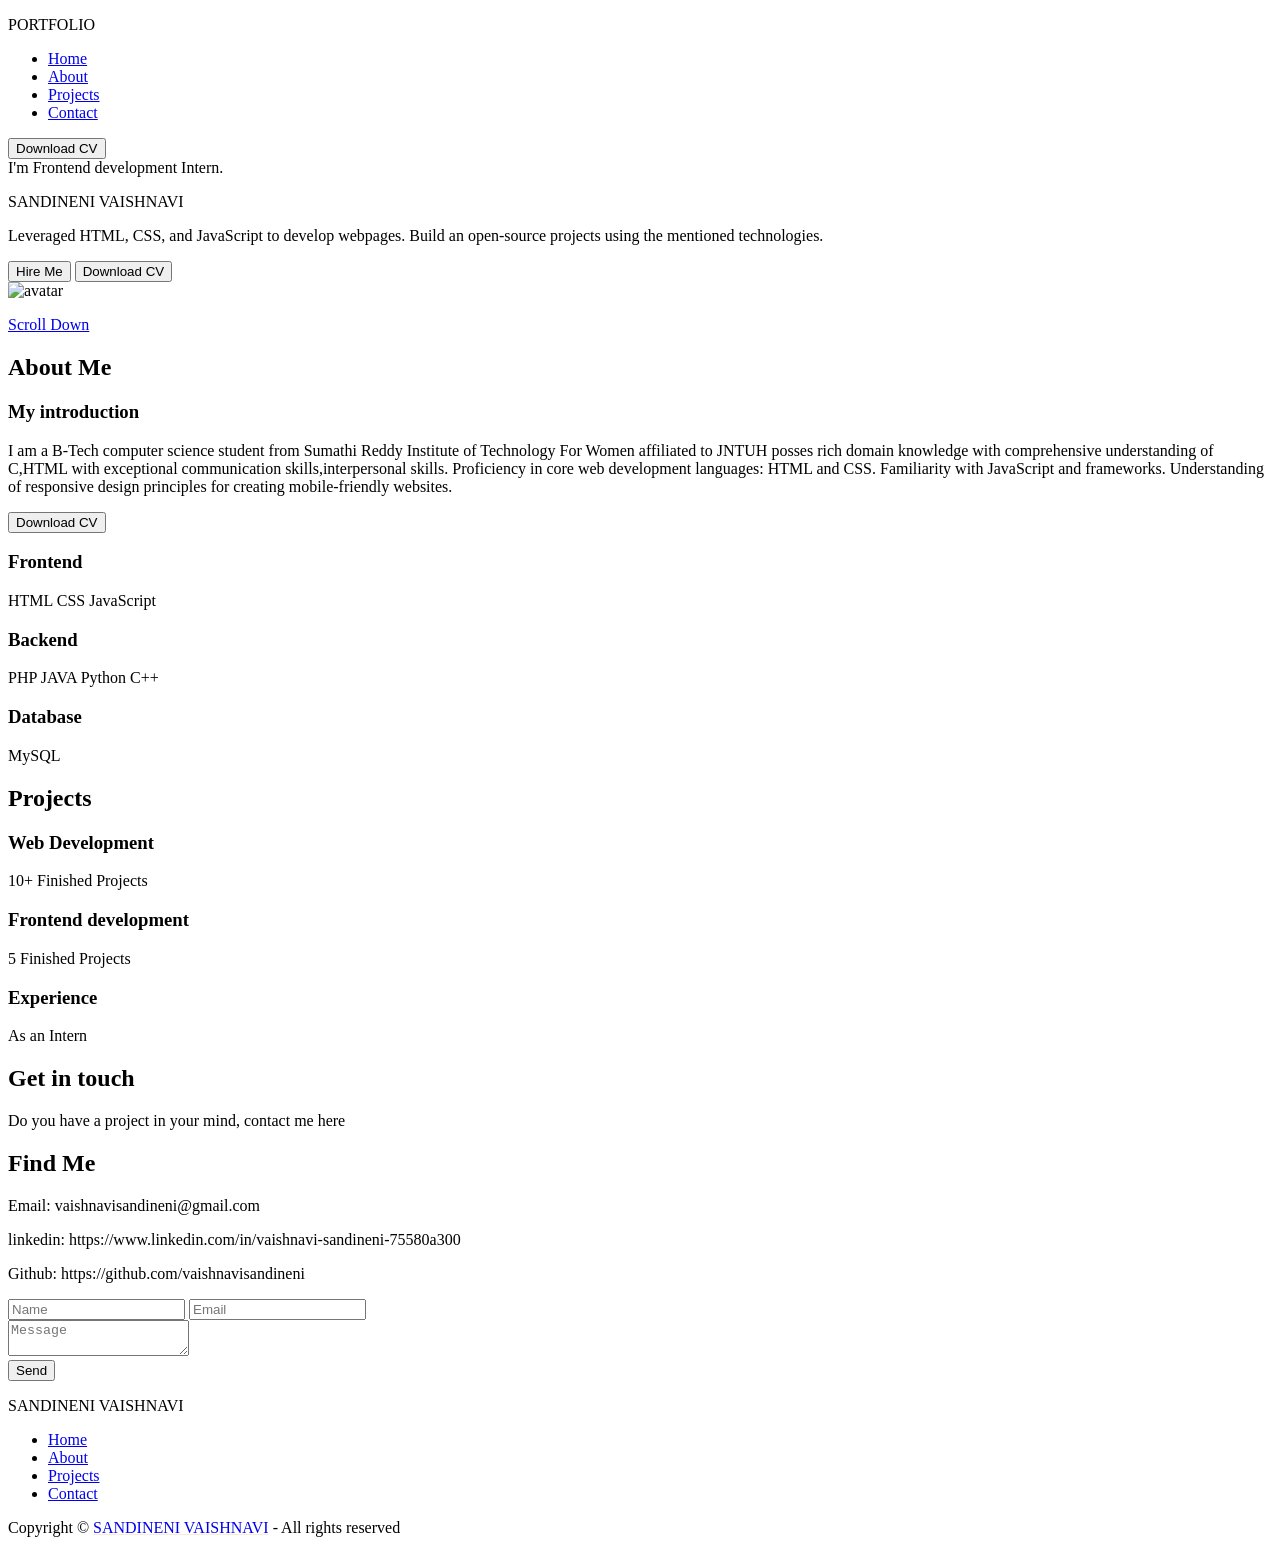
==== portfoliohtml.html @ 9e4e8beb "portfoliohtml.html" ====
<!DOCTYPE html>
<html lang="en">
<head>
    <meta charset="UTF-8">
    <meta name="viewport" content="width=device-width, initial-scale=1.0">

  
    <link rel="stylesheet" href="https://unicons.iconscout.com/release/v4.0.8/css/line.css">

    
    <link rel="stylesheet" href="portfoliocss.css">

     
    <link rel="shortcut icon" href="https://cdni.iconscout.com/illustration/premium/thumb/woman-programmer-working-on-a-new-project-6765192-5607777.png"><!--type="image/x-icon"> -->

    <title>Portfolio</title>
</head>
<body>
   <div class="container">
    
      <nav id="header">
        <div class="nav-logo">
            <p class="nav-name">PORTFOLIO</p>
        </div>
        <div class="nav-menu" id="myNavMenu">
            <ul class="nav_menu_list">
                <li class="nav_list">
                    <a href="#home" class="nav-link">Home</a>
                    <div class="circle"></div>
                </li>
                <li class="nav_list">
                    <a href="#about" class="nav-link">About</a>
                    <div class="circle"></div>
                </li>
                <li class="nav_list">
                    <a href="#projects" class="nav-link">Projects</a>
                    <div class="circle"></div>
                </li>
                <li class="nav_list">
                    <a href="#contact" class="nav-link">Contact</a>
                    <div class="circle"></div>
                </li>
            </ul>
        </div>
        <div class="nav-button">
            <button class="btn">Download CV <i class="uil uil-file-alt"></i></button>
        </div>
        <div class="nav-menu-btn">
            <i class="uil uil-bars" onclick="myMenuFunction()"></i>
        </div>
      </nav>


    <!--MAIN -->
    <main class="wrapper">
       <!-- FEATURED BOX  -->
       <section class="featured-box" id="home">
          <div class="featured-text">
            <div class="featured-text-card">
                <span>I'm Frontend development Intern.</span>
            </div>
            <div class="featured-name">
                <p>SANDINENI VAISHNAVI</p>
            </div>
            <div class="featured-text-info">
                <p>Leveraged HTML, CSS, and JavaScript to develop webpages.
                    Build an open-source projects using the mentioned
                    technologies.
                </p>
            </div>
            <div class="featured-text-btn">
                <button class="btn blue-btn">Hire Me</button>
                <button class="btn">Download CV <i class="uil uil-file-alt"></i></button>
                  
            </div>
            <div class="social_icons">
                <div class="icon"><i class="uil uil-instagram"></i></div>
                <div class="icon"><i class="uil uil-linkedin-alt"></i></div>
                <div class="icon"><i class="uil uil-dribbble"></i></div>
                <div class="icon"><i class="uil uil-github-alt"></i></div>
            </div>
          </div>
          <div class="featured-image">
            <div class="image">
                <img src="https://cdni.iconscout.com/illustration/premium/thumb/woman-programmer-working-on-a-new-project-6765192-5607777.png" alt="avatar">
            </div>
          </div>
          <div class="scroll-icon-box">
            <a href="#about" class="scroll-btn">
                <i class="uil uil-mouse-alt"></i>
                <p>Scroll Down</p>
            </a>
          </div>

       </section>
       <!--  ABOUT BOX  -->
       <section class="section" id="about">
          <div class="top-header">
            <h1>About Me</h1>
          </div>
          <div class="row">
            <div class="col">
                <div class="about-info">
                    <h3>My introduction</h3>
                    <p>I am a B-Tech computer science student from Sumathi Reddy Institute of Technology For Women affiliated 
                        to JNTUH posses rich domain knowledge with comprehensive understanding of C,HTML with exceptional communication skills,interpersonal skills.
                        Proficiency in core web development languages: HTML
                        and CSS.
                        Familiarity with JavaScript and frameworks.
                        Understanding of responsive design principles for creating mobile-friendly websites.
                    </p>
                    <div class="about-btn">
                        <button class="btn">Download CV <i class="uil uil-import"></i></button>
                    </div>
                </div>
            </div>
            <div class="col">
                <div class="skills-box">
                    <div class="skills-header">
                        <h3>Frontend</h3>
                    </div>
                    <div class="skills-list">
                        <span>HTML</span>
                        <span>CSS</span>
                        <span>JavaScript</span>
                    </div>
                </div>
                <div class="skills-box">
                    <div class="skills-header">
                        <h3>Backend</h3>
                    </div>
                    <div class="skills-list">
                        <span>PHP</span>
                        <span>JAVA</span>
                        <span>Python</span>
                        <span>C++</span>
                    </div>
                </div>
                <div class="skills-box">
                    <div class="skills-header">
                        <h3>Database</h3>
                    </div>
                    <div class="skills-list">
                        <span>MySQL</span>
                    </div>
                </div>
            </div>
          </div>
       </section>

       <!-- PROJECT BOX  -->

       <section class="section" id="projects">
          <div class="top-header">
              <h1>Projects</h1>
          </div>
          <div class="project-container">
            <div class="project-box">
                <i class="uil uil-briefcase-alt"></i>
                <h3>Web Development</h3>
                <label> 10+ Finished Projects</label>
            </div>
            <div class="project-box">
                <i class="uil uil-users-alt"></i>
                <h3>Frontend development</h3>
                <label>5 Finished Projects</label>
            </div>
            <div class="project-box">
                <i class="uil uil-award"></i>
                <h3>Experience</h3>
                <label>As an Intern</label>
            </div>
          </div>
       </section>

       <!--  CONTACT BOX - -->

       <section class="section" id="contact">
          <div class="top-header">
            <h1>Get in touch</h1>
            <span>Do you have a project in your mind, contact me here</span>
          </div>
          <div class="row">
             <div class="col">
                <div class="contact-info">
                    <h2>Find Me <i class="uil uil-corner-right-down"></i></h2>
                    <p><i class="uil uil-envelope"></i> Email: vaishnavisandineni@gmail.com</p>
                    <p><i class="uil uil-linkedin-alt"></i> linkedin: https://www.linkedin.com/in/vaishnavi-sandineni-75580a300</p>
                    <p><i class="uil uil-github-alt"></i> Github: https://github.com/vaishnavisandineni</p>
                </div>
             </div>
             <div class="col">
                <div class="form-control">
                    <div class="form-inputs">
                        <input type="text" class="input-field" placeholder="Name">
                        <input type="text" class="input-field" placeholder="Email">
                    </div>
                    <div class="text-area">
                        <textarea placeholder="Message"></textarea>
                    </div>
                    <div class="form-button">
                        <button class="btn">Send <i class="uil uil-message"></i></button>
                    </div>
                </div>
             </div>
          </div>
       </section>

    </main>


    <!-- --------------- FOOTER --------------- -->
    <footer>
        <div class="top-footer">
            <p>SANDINENI VAISHNAVI</p>
        </div>
        <div class="middle-footer">
            <ul class="footer-menu">
                <li class="footer_menu_list">
                    <a href="#home">Home</a>
                </li>
                <li class="footer_menu_list">
                    <a href="#about">About</a>
                </li>
                <li class="footer_menu_list">
                    <a href="#projects">Projects</a>
                </li>
                <li class="footer_menu_list">
                    <a href="#contact">Contact</a>
                </li>
            </ul>
        </div>
        <div class="footer-social-icons">
            <div class="icon"><i class="uil uil-instagram"></i></div>
            <div class="icon"><i class="uil uil-linkedin-alt"></i></div>
            <div class="icon"><i class="uil uil-dribbble"></i></div>
            <div class="icon"><i class="uil uil-github-alt"></i></div>
        </div>
        <div class="bottom-footer">
            <p>Copyright &copy; <a href="#home" style="text-decoration-color: antiquewhite;">SANDINENI VAISHNAVI</a> - All rights reserved</p>
        </div>
    </footer>

    </div>




    <!-- ----- TYPING JS Link -----  -->
    <script src="https://unpkg.com/typed.js@2.0.16/dist/typed.umd.js"></script>  

       <!-- ----- SCROLL REVEAL JS Link----- -->
    <script src="https://unpkg.com/scrollreveal"></script> 

    <!-- ----- MAIN JS ----- -->
    <script src="portfoliojs.js"></script>
</body>
</html>
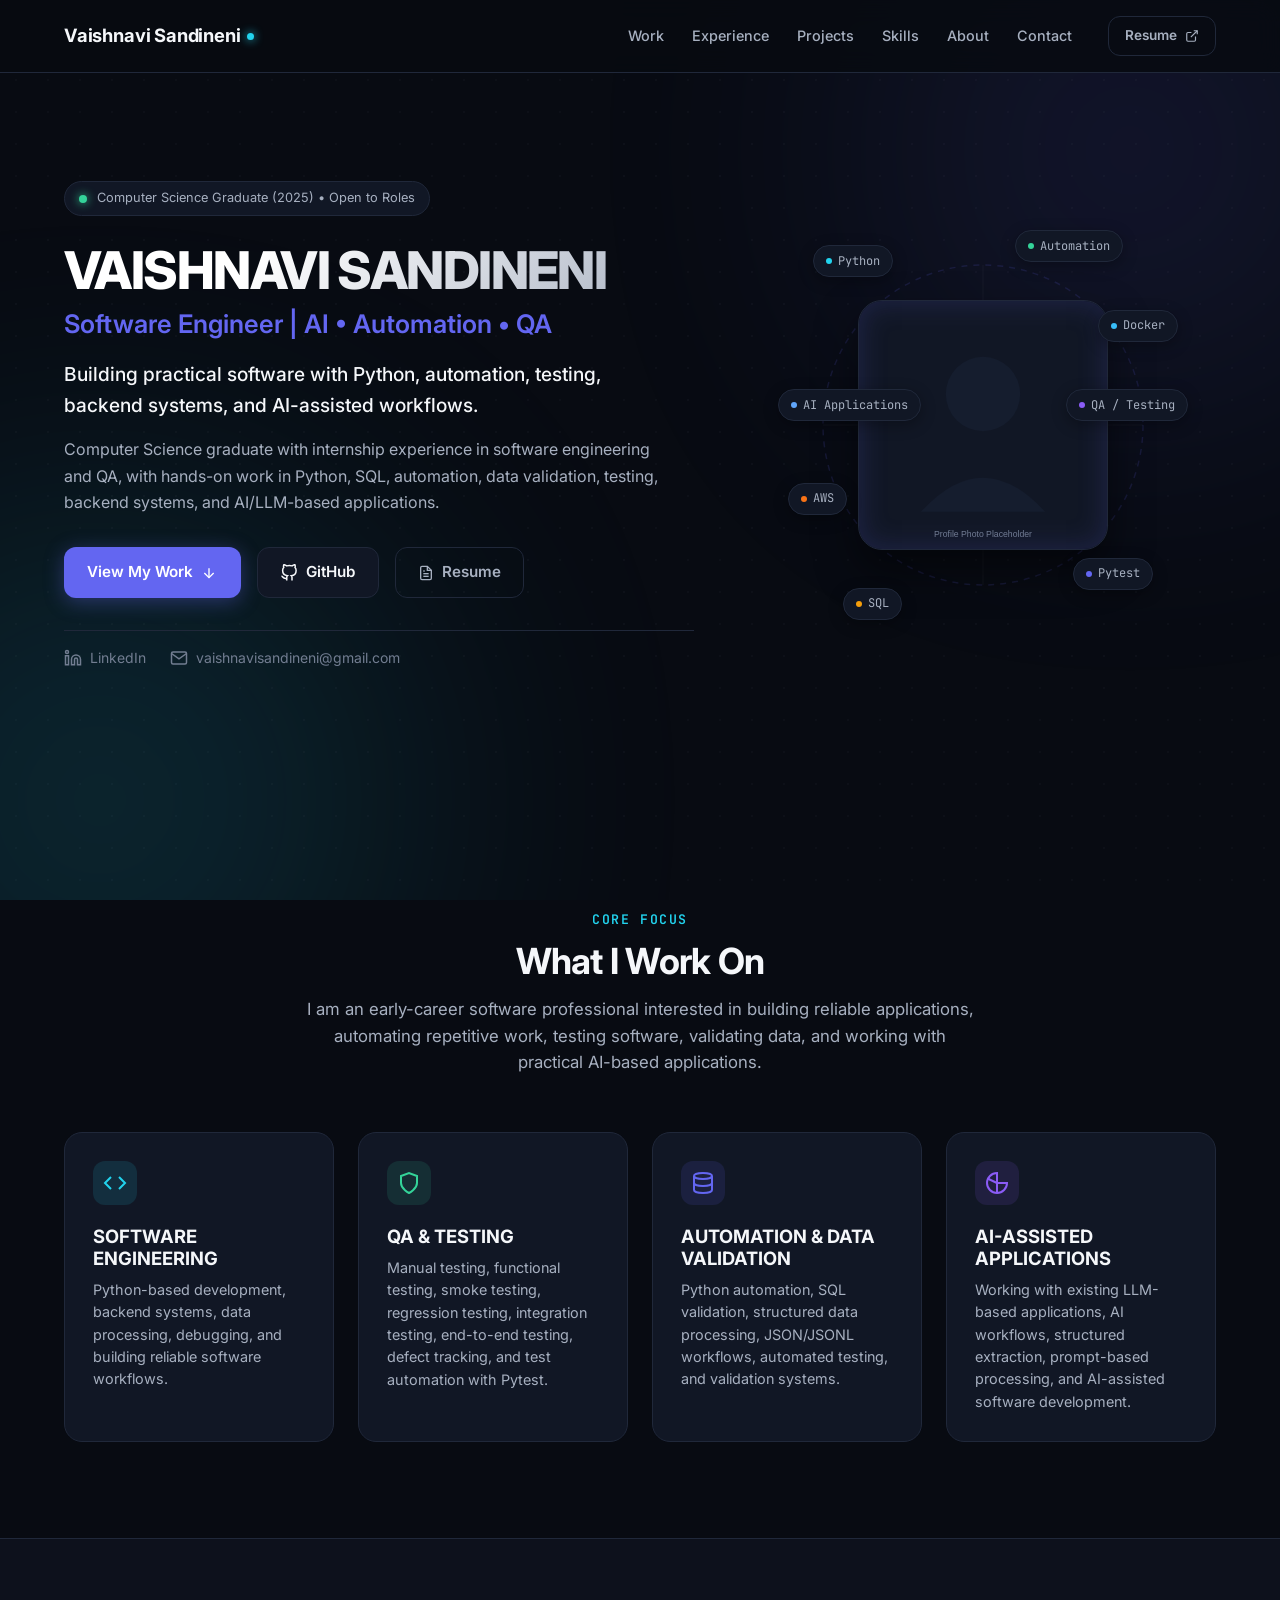
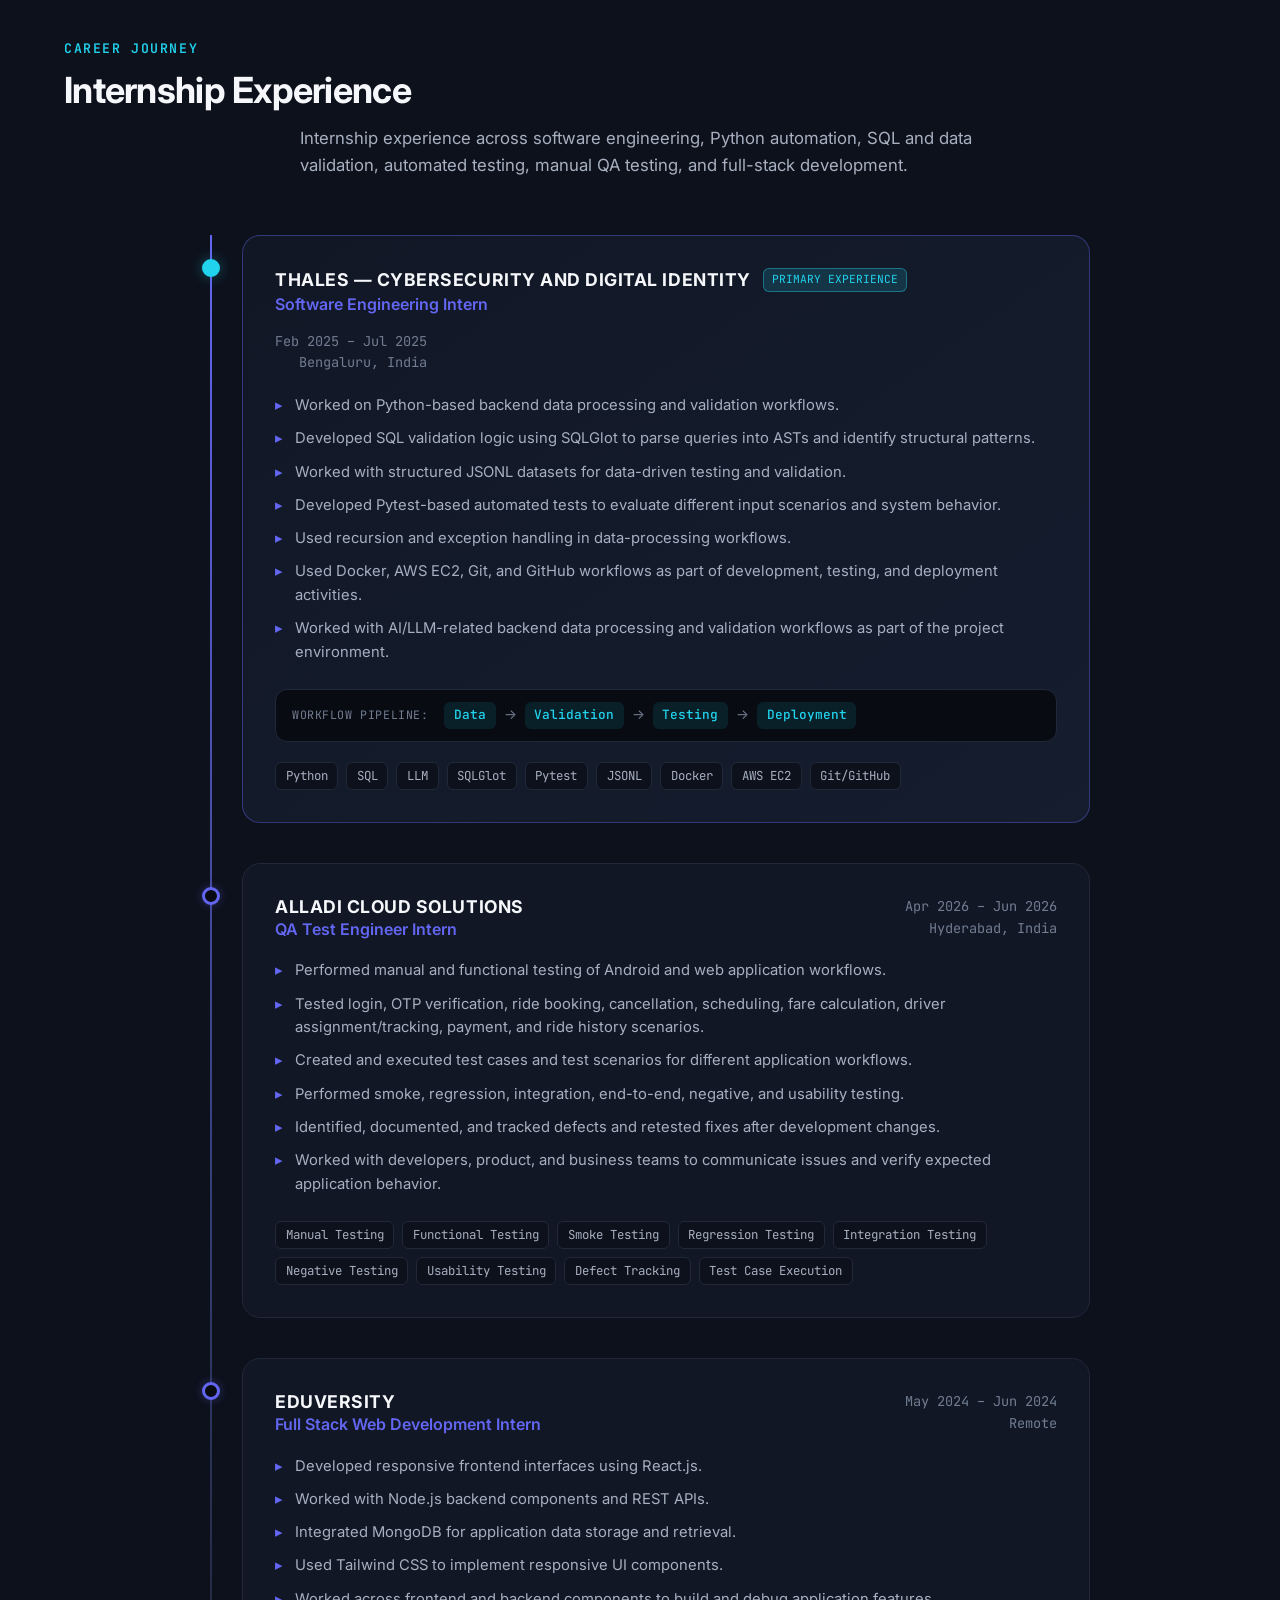
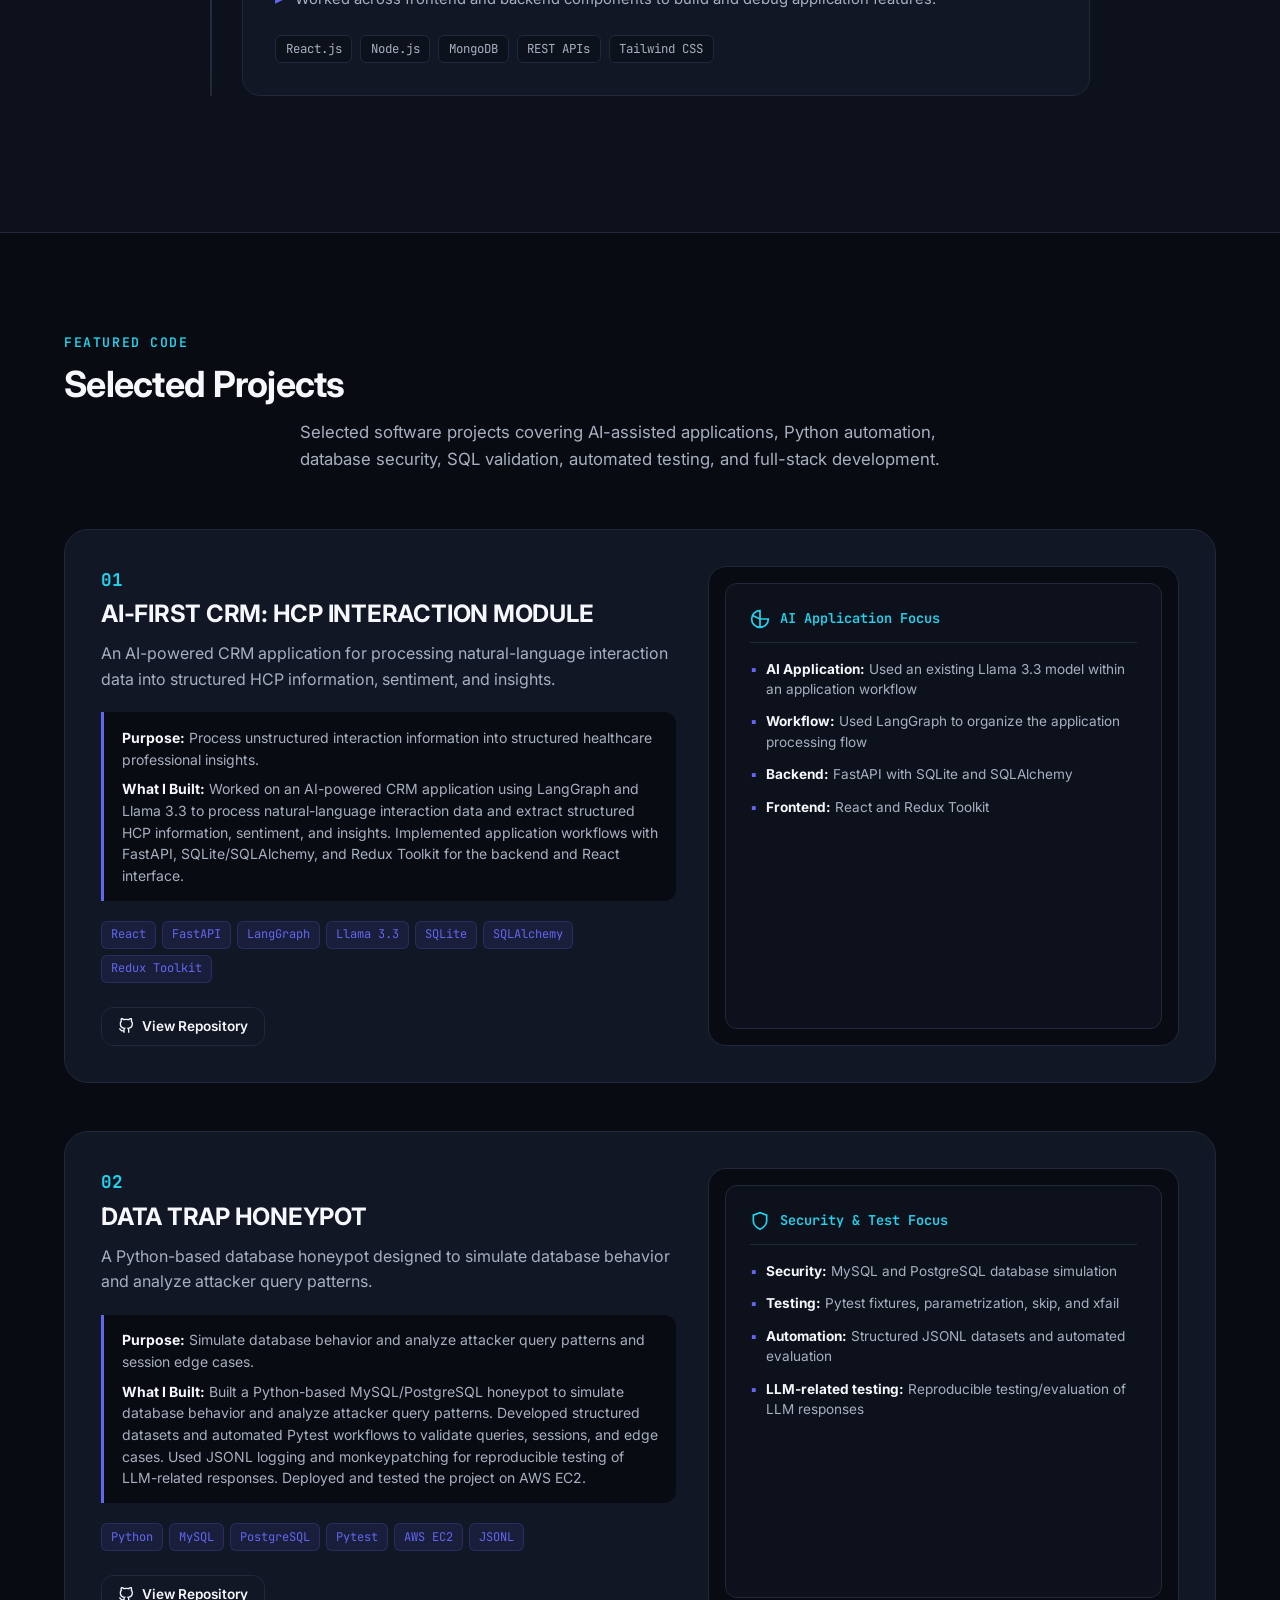
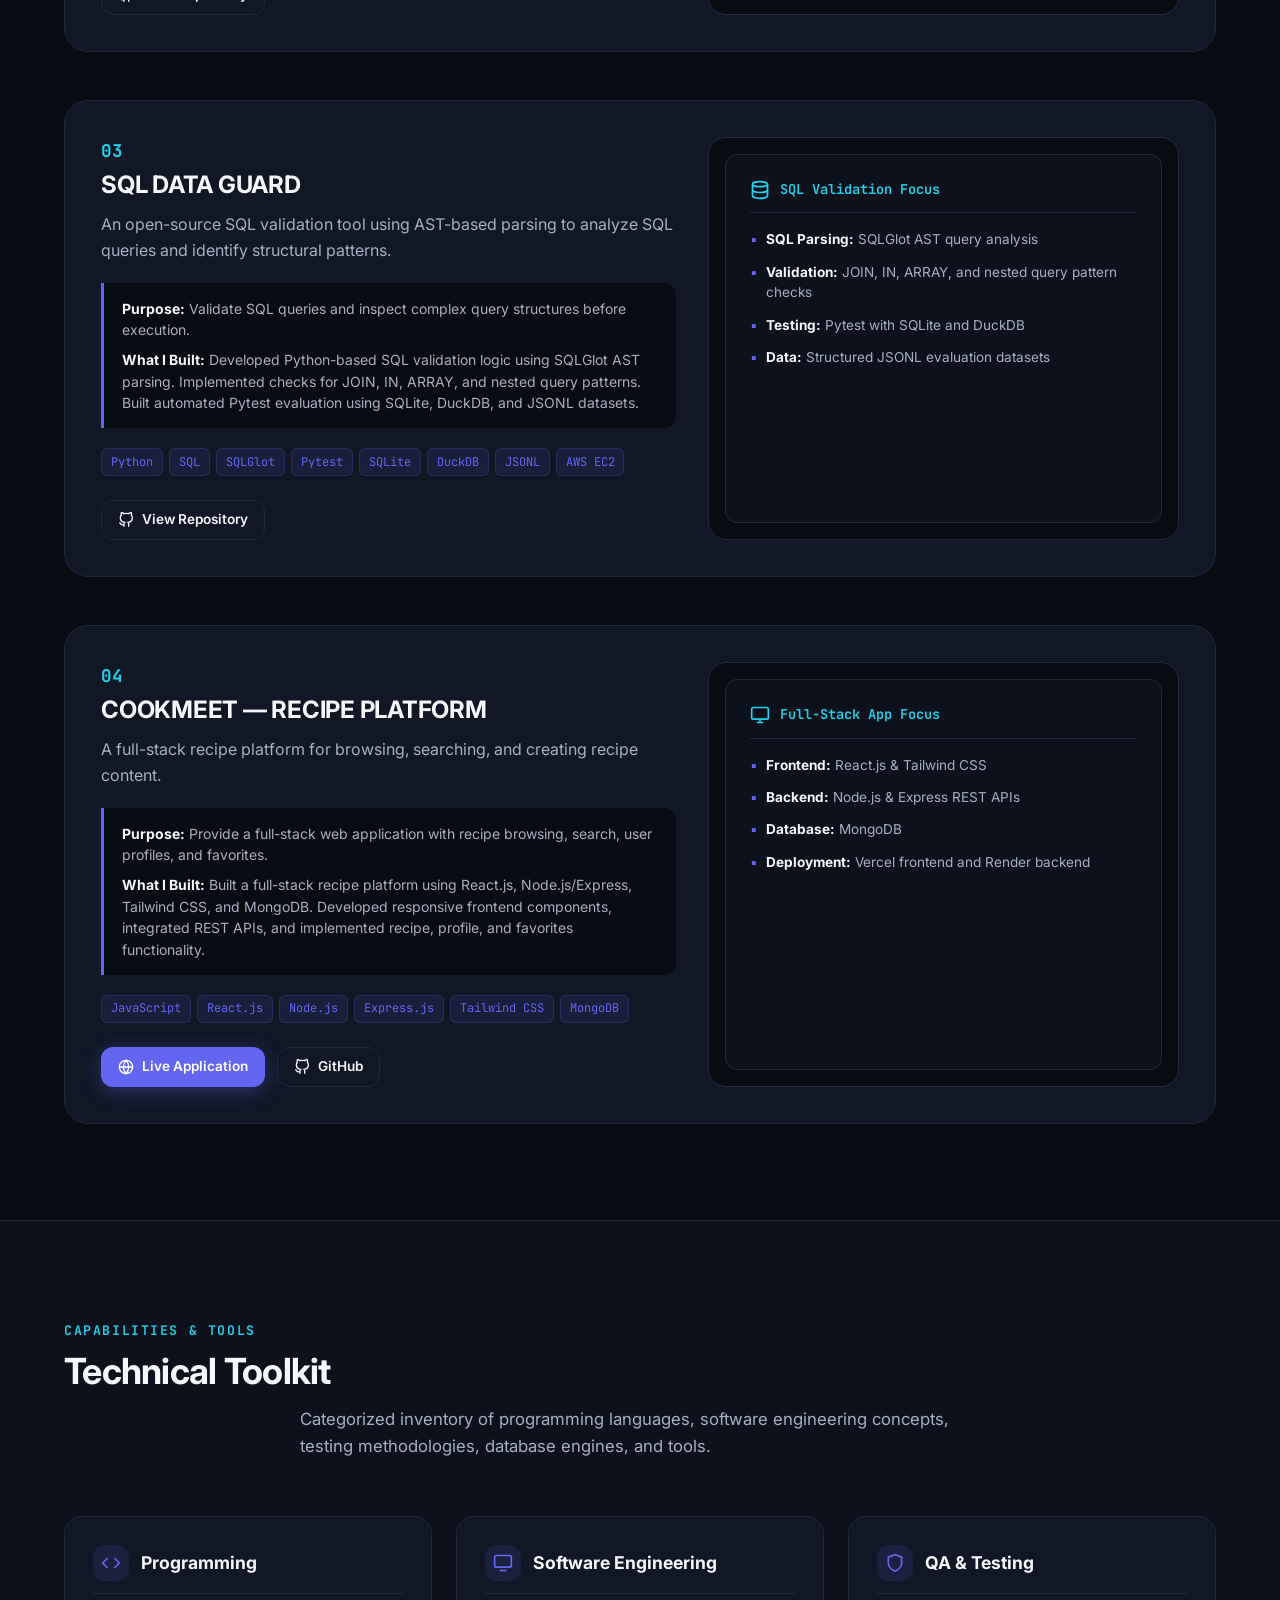
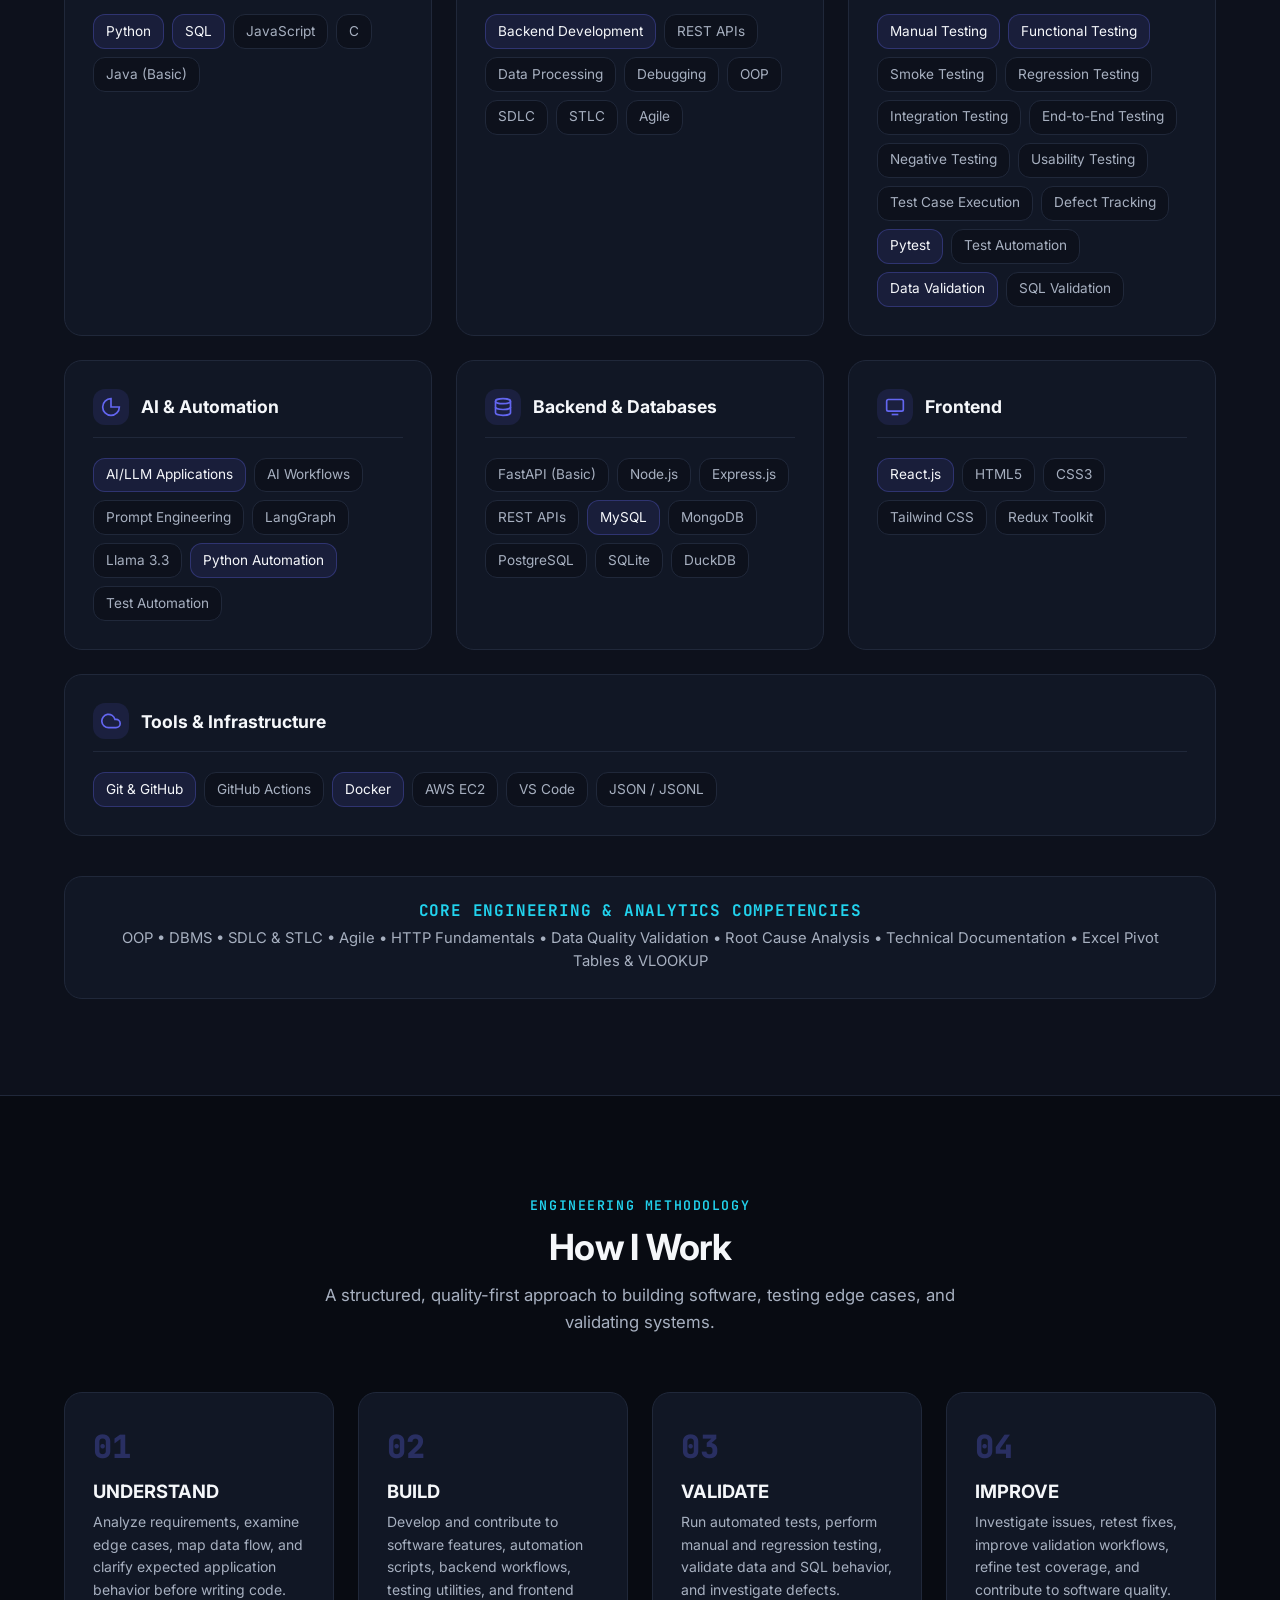
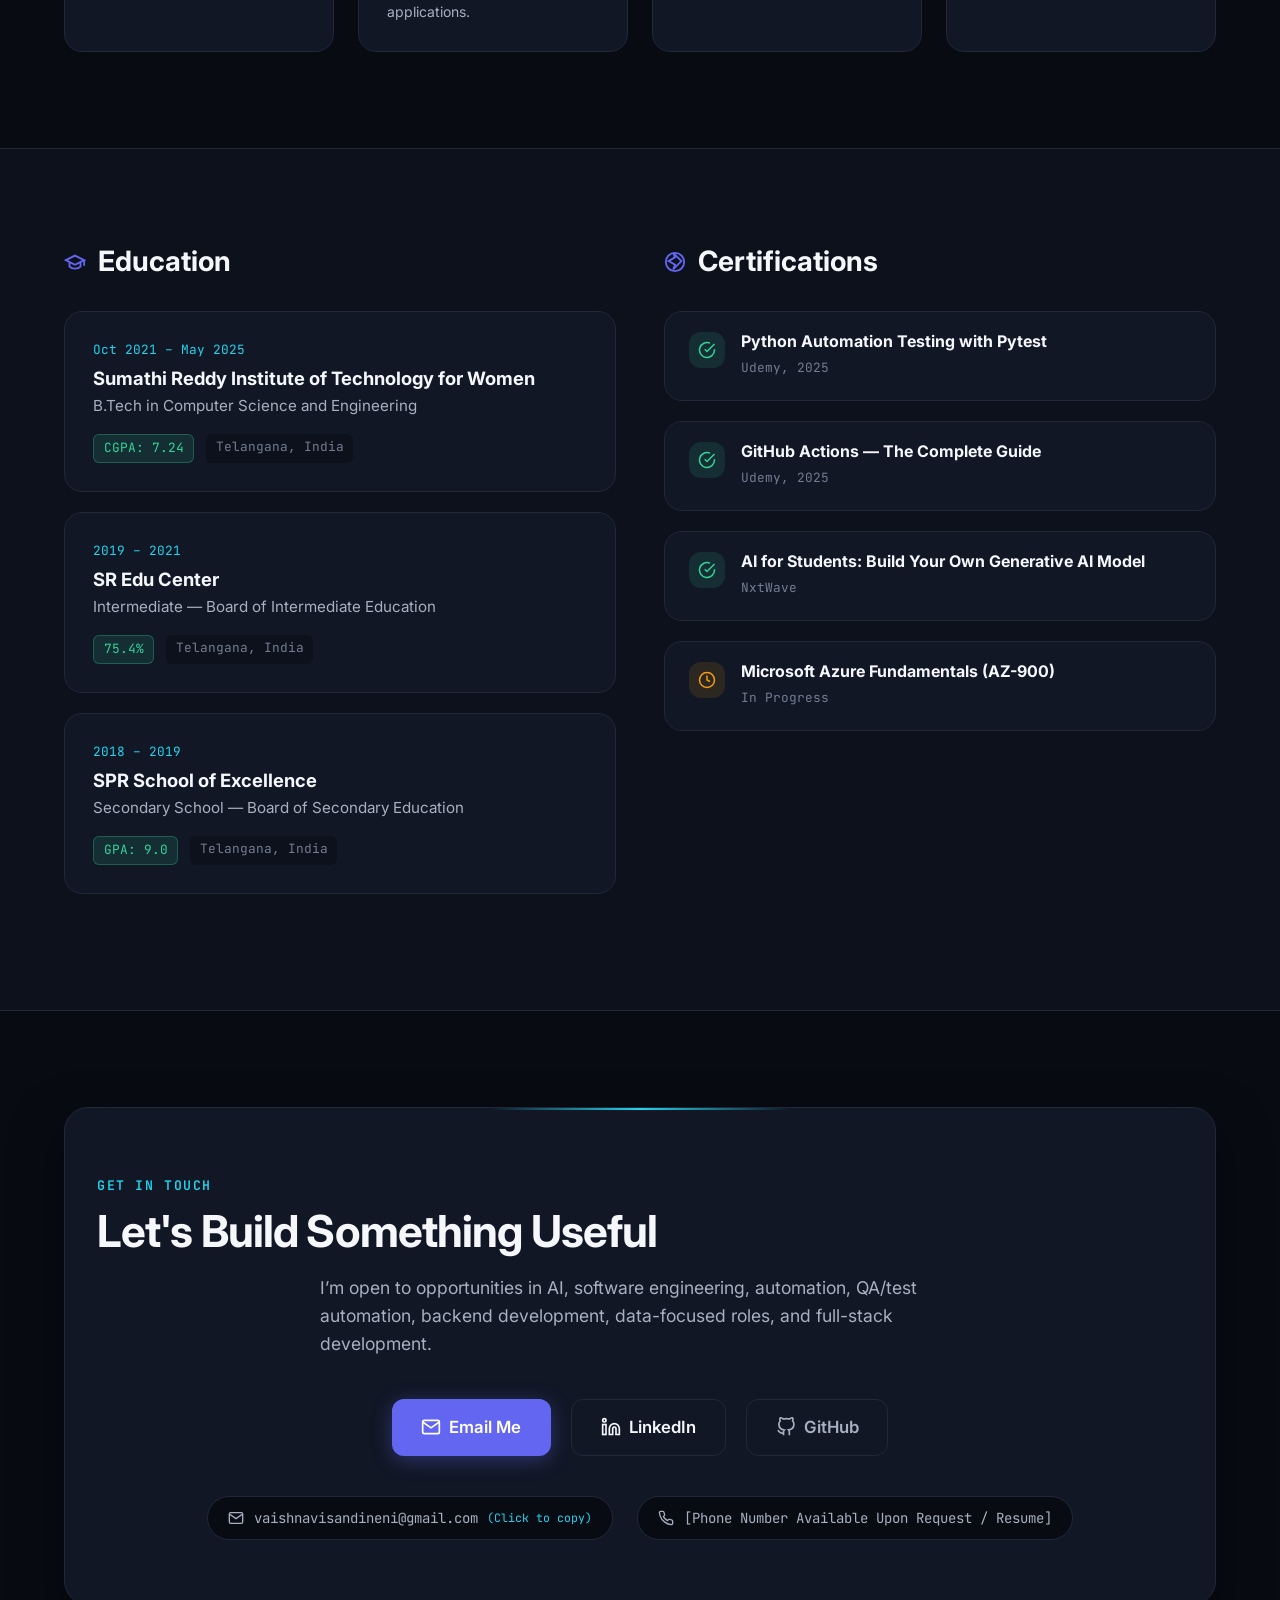
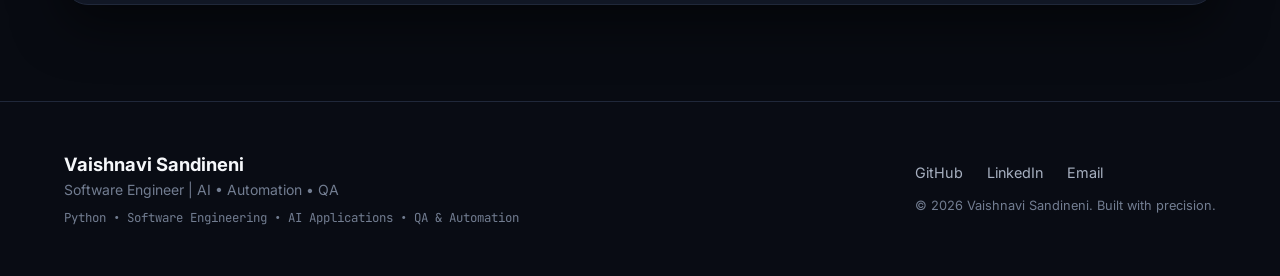
==== commit 1f134554: "Protect private phone number and local photo in repository" ====
--- a/portfoliohtml.html
+++ b/portfoliohtml.html
@@ -3,256 +3,922 @@
 <head>
     <meta charset="UTF-8">
     <meta name="viewport" content="width=device-width, initial-scale=1.0">
-
-  
-    <link rel="stylesheet" href="https://unicons.iconscout.com/release/v4.0.8/css/line.css">
-
+    <title>Vaishnavi Sandineni | Software Engineer</title>
+    <meta name="description" content="Portfolio of Vaishnavi Sandineni — Computer Science graduate (2025) with internship experience in software engineering, QA testing, Python automation, data validation, and AI-assisted applications.">
+    <meta name="author" content="Vaishnavi Sandineni">
+    <meta name="keywords" content="Vaishnavi Sandineni, Software Engineer, QA Testing, Python, Pytest, Automation, Data Validation, SQL Validation, AI Applications, Backend, Full-Stack">
     
-    <link rel="stylesheet" href="portfoliocss.css">
-
-     
-    <link rel="shortcut icon" href="https://cdni.iconscout.com/illustration/premium/thumb/woman-programmer-working-on-a-new-project-6765192-5607777.png"><!--type="image/x-icon"> -->
-
-    <title>Portfolio</title>
+    <!-- Open Graph / Social Media Meta Tags -->
+    <meta property="og:type" content="website">
+    <meta property="og:title" content="Vaishnavi Sandineni | Software Engineer">
+    <meta property="og:description" content="Building practical software with Python, automation, testing, backend systems, and AI-assisted workflows.">
+    <meta property="og:url" content="https://github.com/vaishnavisandineni">
+    
+    <!-- Google Fonts -->
+    <link rel="preconnect" href="https://fonts.googleapis.com">
+    <link rel="preconnect" href="https://fonts.gstatic.com" crossorigin>
+    <link href="https://fonts.googleapis.com/css2?family=Inter:wght@300;400;500;600;700;800&family=JetBrains+Mono:wght@400;500;600&display=swap" rel="stylesheet">
+    
+    <!-- Main CSS -->
+    <link rel="stylesheet" href="styles.css">
+    
+    <!-- Favicon -->
+    <link rel="icon" type="image/svg+xml" href="data:image/svg+xml,<svg xmlns='http://www.w3.org/2000/svg' viewBox='0 0 100 100'><rect width='100' height='100' rx='20' fill='%23080b12'/><text x='50' y='65' font-size='50' font-family='sans-serif' font-weight='bold' fill='%236366f1' text-anchor='middle'>VS</text></svg>">
 </head>
 <body>
-   <div class="container">
-    
-      <nav id="header">
-        <div class="nav-logo">
-            <p class="nav-name">PORTFOLIO</p>
+    <!-- Background Canvas / Glow Elements -->
+    <div class="bg-glow-container" aria-hidden="true">
+        <div class="glow-orb orb-1"></div>
+        <div class="glow-orb orb-2"></div>
+        <div class="glow-grid"></div>
+    </div>
+
+    <!-- Navigation Header -->
+    <header class="navbar-header" id="navbar">
+        <div class="container nav-container">
+            <a href="#home" class="nav-logo" aria-label="Vaishnavi Sandineni Home">
+                <span class="logo-text">Vaishnavi Sandineni</span>
+                <span class="logo-dot"></span>
+            </a>
+
+            <nav class="nav-links" id="navLinks" aria-label="Main Navigation">
+                <a href="#work" class="nav-link">Work</a>
+                <a href="#experience" class="nav-link">Experience</a>
+                <a href="#projects" class="nav-link">Projects</a>
+                <a href="#skills" class="nav-link">Skills</a>
+                <a href="#about" class="nav-link">About</a>
+                <a href="#contact" class="nav-link">Contact</a>
+                <a href="https://drive.google.com/file/d/1-MFxwjuazWMMMn3sH2xdNPlyi-SyXiWR/view?usp=sharing" target="_blank" class="btn btn-outline btn-sm nav-resume-btn" rel="noopener">
+                    <span>Resume</span>
+                    <svg width="14" height="14" viewBox="0 0 24 24" fill="none" stroke="currentColor" stroke-width="2"><path d="M18 13v6a2 2 0 0 1-2 2H5a2 2 0 0 1-2-2V8a2 2 0 0 1 2-2h6"></path><polyline points="15 3 21 3 21 9"></polyline><line x1="10" y1="14" x2="21" y2="3"></line></svg>
+                </a>
+            </nav>
+
+            <button class="mobile-menu-toggle" id="mobileMenuToggle" aria-label="Toggle Navigation Menu" aria-expanded="false">
+                <span class="bar"></span>
+                <span class="bar"></span>
+                <span class="bar"></span>
+            </button>
         </div>
-        <div class="nav-menu" id="myNavMenu">
-            <ul class="nav_menu_list">
-                <li class="nav_list">
-                    <a href="#home" class="nav-link">Home</a>
-                    <div class="circle"></div>
-                </li>
-                <li class="nav_list">
-                    <a href="#about" class="nav-link">About</a>
-                    <div class="circle"></div>
-                </li>
-                <li class="nav_list">
-                    <a href="#projects" class="nav-link">Projects</a>
-                    <div class="circle"></div>
-                </li>
-                <li class="nav_list">
-                    <a href="#contact" class="nav-link">Contact</a>
-                    <div class="circle"></div>
-                </li>
-            </ul>
-        </div>
-        <div class="nav-button">
-            <button class="btn">Download CV <i class="uil uil-file-alt"></i></button>
-        </div>
-        <div class="nav-menu-btn">
-            <i class="uil uil-bars" onclick="myMenuFunction()"></i>
-        </div>
-      </nav>
-
-
-    <!--MAIN -->
-    <main class="wrapper">
-       <!-- FEATURED BOX  -->
-       <section class="featured-box" id="home">
-          <div class="featured-text">
-            <div class="featured-text-card">
-                <span>I'm Frontend development Intern.</span>
+    </header>
+
+    <main id="main-content">
+        <!-- Hero Section -->
+        <section class="hero-section" id="home">
+            <div class="container hero-container">
+                <div class="hero-content fade-in">
+                    <div class="status-badge">
+                        <span class="status-dot"></span>
+                        <span>Computer Science Graduate (2025) • Open to Roles</span>
+                    </div>
+
+                    <h1 class="hero-name">VAISHNAVI SANDINENI</h1>
+                    <h2 class="hero-title">Software Engineer | AI • Automation • QA</h2>
+                    
+                    <p class="hero-tagline">
+                        Building practical software with Python, automation, testing, backend systems, and AI-assisted workflows.
+                    </p>
+
+                    <p class="hero-description">
+                        Computer Science graduate with internship experience in software engineering and QA, with hands-on work in Python, SQL, automation, data validation, testing, backend systems, and AI/LLM-based applications.
+                    </p>
+
+                    <div class="hero-cta-group">
+                        <a href="#projects" class="btn btn-primary">
+                            <span>View My Work</span>
+                            <svg width="16" height="16" viewBox="0 0 24 24" fill="none" stroke="currentColor" stroke-width="2"><line x1="12" y1="5" x2="12" y2="19"></line><polyline points="19 12 12 19 5 12"></polyline></svg>
+                        </a>
+                        <a href="https://github.com/vaishnavisandineni" target="_blank" rel="noopener" class="btn btn-secondary">
+                            <svg width="18" height="18" viewBox="0 0 24 24" fill="none" stroke="currentColor" stroke-width="2"><path d="M9 19c-5 1.5-5-2.5-7-3m14 6v-3.87a3.37 3.37 0 0 0-.94-2.61c3.14-.35 6.44-1.54 6.44-7A5.44 5.44 0 0 0 20 4.77 5.07 5.07 0 0 0 19.91 1S18.73.65 16 2.48a13.38 13.38 0 0 0-7 0C6.27.65 5.09 1 5.09 1A5.07 5.07 0 0 0 5 4.77a5.44 5.44 0 0 0-1.5 3.78c0 5.42 3.3 6.61 6.44 7A3.37 3.37 0 0 0 9 18.13V22"></path></svg>
+                            <span>GitHub</span>
+                        </a>
+                        <a href="https://drive.google.com/file/d/1-MFxwjuazWMMMn3sH2xdNPlyi-SyXiWR/view?usp=sharing" target="_blank" rel="noopener" class="btn btn-outline">
+                            <svg width="16" height="16" viewBox="0 0 24 24" fill="none" stroke="currentColor" stroke-width="2"><path d="M14 2H6a2 2 0 0 0-2 2v16a2 2 0 0 0 2 2h12a2 2 0 0 0 2-2V8z"></path><polyline points="14 2 14 8 20 8"></polyline><line x1="16" y1="13" x2="8" y2="13"></line><line x1="16" y1="17" x2="8" y2="17"></line><polyline points="10 9 9 9 8 9"></polyline></svg>
+                            <span>Resume</span>
+                        </a>
+                    </div>
+
+                    <div class="hero-social-row">
+                        <a href="https://www.linkedin.com/in/vaishnavi-sandineni-75580a300/" target="_blank" rel="noopener" class="social-icon-link" aria-label="LinkedIn Profile">
+                            <svg width="18" height="18" viewBox="0 0 24 24" fill="none" stroke="currentColor" stroke-width="2"><path d="M16 8a6 6 0 0 1 6 6v7h-4v-7a2 2 0 0 0-2-2 2 2 0 0 0-2 2v7h-4v-7a6 6 0 0 1 6-6z"></path><rect x="2" y="9" width="4" height="12"></rect><circle cx="4" cy="4" r="2"></circle></svg>
+                            <span>LinkedIn</span>
+                        </a>
+                        <a href="mailto:vaishnavisandineni@gmail.com" class="social-icon-link" aria-label="Email Me">
+                            <svg width="18" height="18" viewBox="0 0 24 24" fill="none" stroke="currentColor" stroke-width="2"><path d="M4 4h16c1.1 0 2 .9 2 2v12c0 1.1-.9 2-2 2H4c-1.1 0-2-.9-2-2V6c0-1.1.9-2 2-2z"></path><polyline points="22,6 12,13 2,6"></polyline></svg>
+                            <span>vaishnavisandineni@gmail.com</span>
+                        </a>
+                    </div>
+                </div>
+
+                <!-- Hero Profile Visual Component -->
+                <div class="hero-visual-wrapper fade-in">
+                    <div class="profile-card-container">
+                        <!-- Ambient technical node background -->
+                        <div class="tech-graphic-bg" aria-hidden="true">
+                            <svg width="100%" height="100%" viewBox="0 0 400 400" fill="none" xmlns="http://www.w3.org/2000/svg">
+                                <circle cx="200" cy="200" r="160" stroke="rgba(99, 102, 241, 0.15)" stroke-width="1.5" stroke-dasharray="6 6"/>
+                                <circle cx="200" cy="200" r="120" stroke="rgba(34, 211, 238, 0.12)" stroke-width="1"/>
+                                <path d="M200 40 L200 360 M40 200 L360 200" stroke="rgba(255, 255, 255, 0.04)" stroke-width="1"/>
+                            </svg>
+                        </div>
+
+                        <!-- Profile Image Frame -->
+                        <div class="profile-image-frame">
+                            <!-- To show your profile picture locally, set src="profie_picture.png" or your image path -->
+                            <img src="data:image/svg+xml,<svg xmlns='http://www.w3.org/2000/svg' viewBox='0 0 400 400'><rect width='400' height='400' fill='%23111725'/><circle cx='200' cy='150' r='60' fill='%23151D2E'/><path d='M100 340 Q200 230 300 340' fill='%23151D2E'/><text x='200' y='380' font-family='sans-serif' font-size='14' fill='%23727D91' text-anchor='middle'>Profile Photo Placeholder</text></svg>" 
+                                 alt="Vaishnavi Sandineni - Professional Profile" 
+                                 class="profile-img"
+                                 id="profileImage">
+                            <div class="profile-glow"></div>
+                        </div>
+
+                        <!-- Technical Tags Around Hero -->
+                        <div class="tech-tag tag-1"><span class="tag-dot cyan"></span>Python</div>
+                        <div class="tech-tag tag-2"><span class="tag-dot emerald"></span>Automation</div>
+                        <div class="tech-tag tag-3"><span class="tag-dot purple"></span>QA / Testing</div>
+                        <div class="tech-tag tag-4"><span class="tag-dot indigo"></span>Pytest</div>
+                        <div class="tech-tag tag-5"><span class="tag-dot amber"></span>SQL</div>
+                        <div class="tech-tag tag-6"><span class="tag-dot blue"></span>AI Applications</div>
+                        <div class="tech-tag tag-7"><span class="tag-dot sky"></span>Docker</div>
+                        <div class="tech-tag tag-8"><span class="tag-dot orange"></span>AWS</div>
+                    </div>
+                </div>
             </div>
-            <div class="featured-name">
-                <p>SANDINENI VAISHNAVI</p>
+        </section>
+
+        <!-- About / What I Work On Section -->
+        <section class="section-padding" id="about">
+            <div class="container">
+                <div class="section-header text-center fade-in">
+                    <span class="section-subtitle">CORE FOCUS</span>
+                    <h2 class="section-title">What I Work On</h2>
+                    <p class="section-description">
+                        I am an early-career software professional interested in building reliable applications, automating repetitive work, testing software, validating data, and working with practical AI-based applications.
+                    </p>
+                </div>
+
+                <div class="grid grid-4-col build-cards-grid">
+                    <div class="build-card fade-in">
+                        <div class="card-icon-box cyan-gradient">
+                            <svg width="24" height="24" viewBox="0 0 24 24" fill="none" stroke="currentColor" stroke-width="2"><polyline points="16 18 22 12 16 6"></polyline><polyline points="8 6 2 12 8 18"></polyline></svg>
+                        </div>
+                        <h3>SOFTWARE ENGINEERING</h3>
+                        <p>Python-based development, backend systems, data processing, debugging, and building reliable software workflows.</p>
+                    </div>
+
+                    <div class="build-card fade-in">
+                        <div class="card-icon-box emerald-gradient">
+                            <svg width="24" height="24" viewBox="0 0 24 24" fill="none" stroke="currentColor" stroke-width="2"><path d="M12 22s8-4 8-10V5l-8-3-8 3v7c0 6 8 10 8 10z"></path></svg>
+                        </div>
+                        <h3>QA & TESTING</h3>
+                        <p>Manual testing, functional testing, smoke testing, regression testing, integration testing, end-to-end testing, defect tracking, and test automation with Pytest.</p>
+                    </div>
+
+                    <div class="build-card fade-in">
+                        <div class="card-icon-box indigo-gradient">
+                            <svg width="24" height="24" viewBox="0 0 24 24" fill="none" stroke="currentColor" stroke-width="2"><ellipse cx="12" cy="5" rx="9" ry="3"></ellipse><path d="M21 12c0 1.66-4 3-9 3s-9-1.34-9-3"></path><path d="M3 5v14c0 1.66 4 3 9 3s9-1.34 9-3V5"></path></svg>
+                        </div>
+                        <h3>AUTOMATION & DATA VALIDATION</h3>
+                        <p>Python automation, SQL validation, structured data processing, JSON/JSONL workflows, automated testing, and validation systems.</p>
+                    </div>
+
+                    <div class="build-card fade-in">
+                        <div class="card-icon-box purple-gradient">
+                            <svg width="24" height="24" viewBox="0 0 24 24" fill="none" stroke="currentColor" stroke-width="2"><path d="M12 2a10 10 0 1 0 10 10H12V2z"></path><path d="M12 12L2.5 7.5"></path><path d="M12 12v10"></path></svg>
+                        </div>
+                        <h3>AI-ASSISTED APPLICATIONS</h3>
+                        <p>Working with existing LLM-based applications, AI workflows, structured extraction, prompt-based processing, and AI-assisted software development.</p>
+                    </div>
+                </div>
             </div>
-            <div class="featured-text-info">
-                <p>Leveraged HTML, CSS, and JavaScript to develop webpages.
-                    Build an open-source projects using the mentioned
-                    technologies.
-                </p>
+        </section>
+
+        <!-- Experience Section -->
+        <section class="section-padding bg-surface" id="experience">
+            <div class="container">
+                <div class="section-header fade-in">
+                    <span class="section-subtitle">CAREER JOURNEY</span>
+                    <h2 class="section-title">Internship Experience</h2>
+                    <p class="section-description">
+                        Internship experience across software engineering, Python automation, SQL and data validation, automated testing, manual QA testing, and full-stack development.
+                    </p>
+                </div>
+
+                <div class="timeline-wrapper">
+                    <!-- Experience Card 1: THALES (Primary Highlight) -->
+                    <div class="timeline-item primary-experience fade-in">
+                        <div class="timeline-marker"></div>
+                        <div class="experience-card card-highlight">
+                            <div class="exp-header">
+                                <div>
+                                    <div class="company-badge-wrapper">
+                                        <h3 class="exp-company">THALES — CYBERSECURITY AND DIGITAL IDENTITY</h3>
+                                        <span class="primary-tag">Primary Experience</span>
+                                    </div>
+                                    <h4 class="exp-role">Software Engineering Intern</h4>
+                                </div>
+                                <div class="exp-meta">
+                                    <span class="exp-date">Feb 2025 – Jul 2025</span>
+                                    <span class="exp-location">Bengaluru, India</span>
+                                </div>
+                            </div>
+
+                            <ul class="exp-bullet-list">
+                                <li>Worked on Python-based backend data processing and validation workflows.</li>
+                                <li>Developed SQL validation logic using SQLGlot to parse queries into ASTs and identify structural patterns.</li>
+                                <li>Worked with structured JSONL datasets for data-driven testing and validation.</li>
+                                <li>Developed Pytest-based automated tests to evaluate different input scenarios and system behavior.</li>
+                                <li>Used recursion and exception handling in data-processing workflows.</li>
+                                <li>Used Docker, AWS EC2, Git, and GitHub workflows as part of development, testing, and deployment activities.</li>
+                                <li>Worked with AI/LLM-related backend data processing and validation workflows as part of the project environment.</li>
+                            </ul>
+
+                            <!-- Conceptual "What I worked on" Visual Pipeline -->
+                            <div class="conceptual-pipeline">
+                                <span class="pipeline-label">WORKFLOW PIPELINE:</span>
+                                <div class="pipeline-steps">
+                                    <span class="step-node">Data</span>
+                                    <span class="step-arrow">→</span>
+                                    <span class="step-node">Validation</span>
+                                    <span class="step-arrow">→</span>
+                                    <span class="step-node">Testing</span>
+                                    <span class="step-arrow">→</span>
+                                    <span class="step-node">Deployment</span>
+                                </div>
+                            </div>
+
+                            <div class="exp-tech-row">
+                                <span class="tech-pill">Python</span>
+                                <span class="tech-pill">SQL</span>
+                                <span class="tech-pill">LLM</span>
+                                <span class="tech-pill">SQLGlot</span>
+                                <span class="tech-pill">Pytest</span>
+                                <span class="tech-pill">JSONL</span>
+                                <span class="tech-pill">Docker</span>
+                                <span class="tech-pill">AWS EC2</span>
+                                <span class="tech-pill">Git/GitHub</span>
+                            </div>
+                        </div>
+                    </div>
+
+                    <!-- Experience Card 2: ALLADI CLOUD SOLUTIONS -->
+                    <div class="timeline-item fade-in">
+                        <div class="timeline-marker"></div>
+                        <div class="experience-card">
+                            <div class="exp-header">
+                                <div>
+                                    <h3 class="exp-company">ALLADI CLOUD SOLUTIONS</h3>
+                                    <h4 class="exp-role">QA Test Engineer Intern</h4>
+                                </div>
+                                <div class="exp-meta">
+                                    <span class="exp-date">Apr 2026 – Jun 2026</span>
+                                    <span class="exp-location">Hyderabad, India</span>
+                                </div>
+                            </div>
+
+                            <ul class="exp-bullet-list">
+                                <li>Performed manual and functional testing of Android and web application workflows.</li>
+                                <li>Tested login, OTP verification, ride booking, cancellation, scheduling, fare calculation, driver assignment/tracking, payment, and ride history scenarios.</li>
+                                <li>Created and executed test cases and test scenarios for different application workflows.</li>
+                                <li>Performed smoke, regression, integration, end-to-end, negative, and usability testing.</li>
+                                <li>Identified, documented, and tracked defects and retested fixes after development changes.</li>
+                                <li>Worked with developers, product, and business teams to communicate issues and verify expected application behavior.</li>
+                            </ul>
+
+                            <div class="exp-tech-row">
+                                <span class="tech-pill">Manual Testing</span>
+                                <span class="tech-pill">Functional Testing</span>
+                                <span class="tech-pill">Smoke Testing</span>
+                                <span class="tech-pill">Regression Testing</span>
+                                <span class="tech-pill">Integration Testing</span>
+                                <span class="tech-pill">Negative Testing</span>
+                                <span class="tech-pill">Usability Testing</span>
+                                <span class="tech-pill">Defect Tracking</span>
+                                <span class="tech-pill">Test Case Execution</span>
+                            </div>
+                        </div>
+                    </div>
+
+                    <!-- Experience Card 3: EDUVERSITY -->
+                    <div class="timeline-item fade-in">
+                        <div class="timeline-marker"></div>
+                        <div class="experience-card">
+                            <div class="exp-header">
+                                <div>
+                                    <h3 class="exp-company">EDUVERSITY</h3>
+                                    <h4 class="exp-role">Full Stack Web Development Intern</h4>
+                                </div>
+                                <div class="exp-meta">
+                                    <span class="exp-date">May 2024 – Jun 2024</span>
+                                    <span class="exp-location">Remote</span>
+                                </div>
+                            </div>
+
+                            <ul class="exp-bullet-list">
+                                <li>Developed responsive frontend interfaces using React.js.</li>
+                                <li>Worked with Node.js backend components and REST APIs.</li>
+                                <li>Integrated MongoDB for application data storage and retrieval.</li>
+                                <li>Used Tailwind CSS to implement responsive UI components.</li>
+                                <li>Worked across frontend and backend components to build and debug application features.</li>
+                            </ul>
+
+                            <div class="exp-tech-row">
+                                <span class="tech-pill">React.js</span>
+                                <span class="tech-pill">Node.js</span>
+                                <span class="tech-pill">MongoDB</span>
+                                <span class="tech-pill">REST APIs</span>
+                                <span class="tech-pill">Tailwind CSS</span>
+                            </div>
+                        </div>
+                    </div>
+                </div>
             </div>
-            <div class="featured-text-btn">
-                <button class="btn blue-btn">Hire Me</button>
-                <button class="btn">Download CV <i class="uil uil-file-alt"></i></button>
-                  
+        </section>
+
+        <!-- Selected Projects Section -->
+        <section class="section-padding" id="projects">
+            <div class="container">
+                <div class="section-header fade-in" id="work">
+                    <span class="section-subtitle">FEATURED CODE</span>
+                    <h2 class="section-title">Selected Projects</h2>
+                    <p class="section-description">
+                        Selected software projects covering AI-assisted applications, Python automation, database security, SQL validation, automated testing, and full-stack development.
+                    </p>
+                </div>
+
+                <div class="projects-stack">
+                    <!-- Project 01: AI-FIRST CRM -->
+                    <article class="project-card fade-in">
+                        <div class="project-content">
+                            <div class="project-num">01</div>
+                            <h3 class="project-title">AI-FIRST CRM: HCP INTERACTION MODULE</h3>
+                            <p class="project-description">
+                                An AI-powered CRM application for processing natural-language interaction data into structured HCP information, sentiment, and insights.
+                            </p>
+
+                            <div class="project-details-block">
+                                <div class="detail-item">
+                                    <strong>Purpose:</strong> Process unstructured interaction information into structured healthcare professional insights.
+                                </div>
+                                <div class="detail-item">
+                                    <strong>What I Built:</strong> Worked on an AI-powered CRM application using LangGraph and Llama 3.3 to process natural-language interaction data and extract structured HCP information, sentiment, and insights. Implemented application workflows with FastAPI, SQLite/SQLAlchemy, and Redux Toolkit for the backend and React interface.
+                                </div>
+                            </div>
+
+                            <div class="project-tech-tags">
+                                <span>React</span>
+                                <span>FastAPI</span>
+                                <span>LangGraph</span>
+                                <span>Llama 3.3</span>
+                                <span>SQLite</span>
+                                <span>SQLAlchemy</span>
+                                <span>Redux Toolkit</span>
+                            </div>
+
+                            <div class="project-links">
+                                <a href="https://github.com/vaishnavisandineni/AI-CRM-HCP-Interaction-Module" target="_blank" rel="noopener" class="btn btn-secondary btn-sm">
+                                    <svg width="16" height="16" viewBox="0 0 24 24" fill="none" stroke="currentColor" stroke-width="2"><path d="M9 19c-5 1.5-5-2.5-7-3m14 6v-3.87a3.37 3.37 0 0 0-.94-2.61c3.14-.35 6.44-1.54 6.44-7A5.44 5.44 0 0 0 20 4.77 5.07 5.07 0 0 0 19.91 1S18.73.65 16 2.48a13.38 13.38 0 0 0-7 0C6.27.65 5.09 1 5.09 1A5.07 5.07 0 0 0 5 4.77a5.44 5.44 0 0 0-1.5 3.78c0 5.42 3.3 6.61 6.44 7A3.37 3.37 0 0 0 9 18.13V22"></path></svg>
+                                    <span>View Repository</span>
+                                </a>
+                            </div>
+                        </div>
+                        <div class="project-preview-area">
+                            <div class="arch-summary-card">
+                                <div class="arch-card-header">
+                                    <svg width="20" height="20" viewBox="0 0 24 24" fill="none" stroke="currentColor" stroke-width="2"><path d="M12 2a10 10 0 1 0 10 10H12V2z"></path><path d="M12 12L2.5 7.5"></path><path d="M12 12v10"></path></svg>
+                                    <span>AI Application Focus</span>
+                                </div>
+                                <ul class="arch-list">
+                                    <li><strong>AI Application:</strong> Used an existing Llama 3.3 model within an application workflow</li>
+                                    <li><strong>Workflow:</strong> Used LangGraph to organize the application processing flow</li>
+                                    <li><strong>Backend:</strong> FastAPI with SQLite and SQLAlchemy</li>
+                                    <li><strong>Frontend:</strong> React and Redux Toolkit</li>
+                                </ul>
+                            </div>
+                        </div>
+                    </article>
+
+                    <!-- Project 02: DATA TRAP HONEYPOT -->
+                    <article class="project-card fade-in">
+                        <div class="project-content">
+                            <div class="project-num">02</div>
+                            <h3 class="project-title">DATA TRAP HONEYPOT</h3>
+                            <p class="project-description">
+                                A Python-based database honeypot designed to simulate database behavior and analyze attacker query patterns.
+                            </p>
+
+                            <div class="project-details-block">
+                                <div class="detail-item">
+                                    <strong>Purpose:</strong> Simulate database behavior and analyze attacker query patterns and session edge cases.
+                                </div>
+                                <div class="detail-item">
+                                    <strong>What I Built:</strong> Built a Python-based MySQL/PostgreSQL honeypot to simulate database behavior and analyze attacker query patterns. Developed structured datasets and automated Pytest workflows to validate queries, sessions, and edge cases. Used JSONL logging and monkeypatching for reproducible testing of LLM-related responses. Deployed and tested the project on AWS EC2.
+                                </div>
+                            </div>
+
+                            <div class="project-tech-tags">
+                                <span>Python</span>
+                                <span>MySQL</span>
+                                <span>PostgreSQL</span>
+                                <span>Pytest</span>
+                                <span>AWS EC2</span>
+                                <span>JSONL</span>
+                            </div>
+
+                            <div class="project-links">
+                                <a href="https://github.com/ThalesGroup/dd-honeypot" target="_blank" rel="noopener" class="btn btn-secondary btn-sm">
+                                    <svg width="16" height="16" viewBox="0 0 24 24" fill="none" stroke="currentColor" stroke-width="2"><path d="M9 19c-5 1.5-5-2.5-7-3m14 6v-3.87a3.37 3.37 0 0 0-.94-2.61c3.14-.35 6.44-1.54 6.44-7A5.44 5.44 0 0 0 20 4.77 5.07 5.07 0 0 0 19.91 1S18.73.65 16 2.48a13.38 13.38 0 0 0-7 0C6.27.65 5.09 1 5.09 1A5.07 5.07 0 0 0 5 4.77a5.44 5.44 0 0 0-1.5 3.78c0 5.42 3.3 6.61 6.44 7A3.37 3.37 0 0 0 9 18.13V22"></path></svg>
+                                    <span>View Repository</span>
+                                </a>
+                            </div>
+                        </div>
+                        <div class="project-preview-area">
+                            <div class="arch-summary-card">
+                                <div class="arch-card-header">
+                                    <svg width="20" height="20" viewBox="0 0 24 24" fill="none" stroke="currentColor" stroke-width="2"><path d="M12 22s8-4 8-10V5l-8-3-8 3v7c0 6 8 10 8 10z"></path></svg>
+                                    <span>Security & Test Focus</span>
+                                </div>
+                                <ul class="arch-list">
+                                    <li><strong>Security:</strong> MySQL and PostgreSQL database simulation</li>
+                                    <li><strong>Testing:</strong> Pytest fixtures, parametrization, skip, and xfail</li>
+                                    <li><strong>Automation:</strong> Structured JSONL datasets and automated evaluation</li>
+                                    <li><strong>LLM-related testing:</strong> Reproducible testing/evaluation of LLM responses</li>
+                                </ul>
+                            </div>
+                        </div>
+                    </article>
+
+                    <!-- Project 03: SQL DATA GUARD -->
+                    <article class="project-card fade-in">
+                        <div class="project-content">
+                            <div class="project-num">03</div>
+                            <h3 class="project-title">SQL DATA GUARD</h3>
+                            <p class="project-description">
+                                An open-source SQL validation tool using AST-based parsing to analyze SQL queries and identify structural patterns.
+                            </p>
+
+                            <div class="project-details-block">
+                                <div class="detail-item">
+                                    <strong>Purpose:</strong> Validate SQL queries and inspect complex query structures before execution.
+                                </div>
+                                <div class="detail-item">
+                                    <strong>What I Built:</strong> Developed Python-based SQL validation logic using SQLGlot AST parsing. Implemented checks for JOIN, IN, ARRAY, and nested query patterns. Built automated Pytest evaluation using SQLite, DuckDB, and JSONL datasets.
+                                </div>
+                            </div>
+
+                            <div class="project-tech-tags">
+                                <span>Python</span>
+                                <span>SQL</span>
+                                <span>SQLGlot</span>
+                                <span>Pytest</span>
+                                <span>SQLite</span>
+                                <span>DuckDB</span>
+                                <span>JSONL</span>
+                                <span>AWS EC2</span>
+                            </div>
+
+                            <div class="project-links">
+                                <a href="https://github.com/ThalesGroup/sql-data-guard" target="_blank" rel="noopener" class="btn btn-secondary btn-sm">
+                                    <svg width="16" height="16" viewBox="0 0 24 24" fill="none" stroke="currentColor" stroke-width="2"><path d="M9 19c-5 1.5-5-2.5-7-3m14 6v-3.87a3.37 3.37 0 0 0-.94-2.61c3.14-.35 6.44-1.54 6.44-7A5.44 5.44 0 0 0 20 4.77 5.07 5.07 0 0 0 19.91 1S18.73.65 16 2.48a13.38 13.38 0 0 0-7 0C6.27.65 5.09 1 5.09 1A5.07 5.07 0 0 0 5 4.77a5.44 5.44 0 0 0-1.5 3.78c0 5.42 3.3 6.61 6.44 7A3.37 3.37 0 0 0 9 18.13V22"></path></svg>
+                                    <span>View Repository</span>
+                                </a>
+                            </div>
+                        </div>
+                        <div class="project-preview-area">
+                            <div class="arch-summary-card">
+                                <div class="arch-card-header">
+                                    <svg width="20" height="20" viewBox="0 0 24 24" fill="none" stroke="currentColor" stroke-width="2"><ellipse cx="12" cy="5" rx="9" ry="3"></ellipse><path d="M21 12c0 1.66-4 3-9 3s-9-1.34-9-3"></path><path d="M3 5v14c0 1.66 4 3 9 3s9-1.34 9-3V5"></path></svg>
+                                    <span>SQL Validation Focus</span>
+                                </div>
+                                <ul class="arch-list">
+                                    <li><strong>SQL Parsing:</strong> SQLGlot AST query analysis</li>
+                                    <li><strong>Validation:</strong> JOIN, IN, ARRAY, and nested query pattern checks</li>
+                                    <li><strong>Testing:</strong> Pytest with SQLite and DuckDB</li>
+                                    <li><strong>Data:</strong> Structured JSONL evaluation datasets</li>
+                                </ul>
+                            </div>
+                        </div>
+                    </article>
+
+                    <!-- Project 04: COOKMEET -->
+                    <article class="project-card fade-in">
+                        <div class="project-content">
+                            <div class="project-num">04</div>
+                            <h3 class="project-title">COOKMEET — RECIPE PLATFORM</h3>
+                            <p class="project-description">
+                                A full-stack recipe platform for browsing, searching, and creating recipe content.
+                            </p>
+
+                            <div class="project-details-block">
+                                <div class="detail-item">
+                                    <strong>Purpose:</strong> Provide a full-stack web application with recipe browsing, search, user profiles, and favorites.
+                                </div>
+                                <div class="detail-item">
+                                    <strong>What I Built:</strong> Built a full-stack recipe platform using React.js, Node.js/Express, Tailwind CSS, and MongoDB. Developed responsive frontend components, integrated REST APIs, and implemented recipe, profile, and favorites functionality.
+                                </div>
+                            </div>
+
+                            <div class="project-tech-tags">
+                                <span>JavaScript</span>
+                                <span>React.js</span>
+                                <span>Node.js</span>
+                                <span>Express.js</span>
+                                <span>Tailwind CSS</span>
+                                <span>MongoDB</span>
+                            </div>
+
+                            <div class="project-links">
+                                <a href="https://cookmeet-recipe-platform.vercel.app/home" target="_blank" rel="noopener" class="btn btn-primary btn-sm">
+                                    <svg width="16" height="16" viewBox="0 0 24 24" fill="none" stroke="currentColor" stroke-width="2"><circle cx="12" cy="12" r="10"></circle><line x1="2" y1="12" x2="22" y2="12"></line><path d="M12 2a15.3 15.3 0 0 1 4 10 15.3 15.3 0 0 1-4 10 15.3 15.3 0 0 1-4-10 15.3 15.3 0 0 1 4-10z"></path></svg>
+                                    <span>Live Application</span>
+                                </a>
+                                <a href="https://github.com/vaishnavisandineni/cookmeet-recipe-platform" target="_blank" rel="noopener" class="btn btn-secondary btn-sm">
+                                    <svg width="16" height="16" viewBox="0 0 24 24" fill="none" stroke="currentColor" stroke-width="2"><path d="M9 19c-5 1.5-5-2.5-7-3m14 6v-3.87a3.37 3.37 0 0 0-.94-2.61c3.14-.35 6.44-1.54 6.44-7A5.44 5.44 0 0 0 20 4.77 5.07 5.07 0 0 0 19.91 1S18.73.65 16 2.48a13.38 13.38 0 0 0-7 0C6.27.65 5.09 1 5.09 1A5.07 5.07 0 0 0 5 4.77a5.44 5.44 0 0 0-1.5 3.78c0 5.42 3.3 6.61 6.44 7A3.37 3.37 0 0 0 9 18.13V22"></path></svg>
+                                    <span>GitHub</span>
+                                </a>
+                            </div>
+                        </div>
+                        <div class="project-preview-area">
+                            <div class="arch-summary-card">
+                                <div class="arch-card-header">
+                                    <svg width="20" height="20" viewBox="0 0 24 24" fill="none" stroke="currentColor" stroke-width="2"><rect x="2" y="3" width="20" height="14" rx="2" ry="2"></rect><line x1="8" y1="21" x2="16" y2="21"></line><line x1="12" y1="17" x2="12" y2="21"></line></svg>
+                                    <span>Full-Stack App Focus</span>
+                                </div>
+                                <ul class="arch-list">
+                                    <li><strong>Frontend:</strong> React.js & Tailwind CSS</li>
+                                    <li><strong>Backend:</strong> Node.js & Express REST APIs</li>
+                                    <li><strong>Database:</strong> MongoDB</li>
+                                    <li><strong>Deployment:</strong> Vercel frontend and Render backend</li>
+                                </ul>
+                            </div>
+                        </div>
+                    </article>
+                </div>
             </div>
-            <div class="social_icons">
-                <div class="icon"><i class="uil uil-instagram"></i></div>
-                <div class="icon"><i class="uil uil-linkedin-alt"></i></div>
-                <div class="icon"><i class="uil uil-dribbble"></i></div>
-                <div class="icon"><i class="uil uil-github-alt"></i></div>
+        </section>
+
+        <!-- Technical Skills Section -->
+        <section class="section-padding bg-surface" id="skills">
+            <div class="container">
+                <div class="section-header fade-in">
+                    <span class="section-subtitle">CAPABILITIES & TOOLS</span>
+                    <h2 class="section-title">Technical Toolkit</h2>
+                    <p class="section-description">
+                        Categorized inventory of programming languages, software engineering concepts, testing methodologies, database engines, and tools.
+                    </p>
+                </div>
+
+                <div class="grid grid-3-col skills-category-grid">
+                    <!-- Category 1: Programming -->
+                    <div class="skills-card fade-in">
+                        <div class="skills-card-header">
+                            <div class="skill-icon-badge">
+                                <svg width="20" height="20" viewBox="0 0 24 24" fill="none" stroke="currentColor" stroke-width="2"><polyline points="16 18 22 12 16 6"></polyline><polyline points="8 6 2 12 8 18"></polyline></svg>
+                            </div>
+                            <h3>Programming</h3>
+                        </div>
+                        <div class="skill-chips-group">
+                            <span class="skill-chip highlight">Python</span>
+                            <span class="skill-chip highlight">SQL</span>
+                            <span class="skill-chip">JavaScript</span>
+                            <span class="skill-chip">C</span>
+                            <span class="skill-chip text-muted">Java (Basic)</span>
+                        </div>
+                    </div>
+
+                    <!-- Category 2: Software Engineering -->
+                    <div class="skills-card fade-in">
+                        <div class="skills-card-header">
+                            <div class="skill-icon-badge">
+                                <svg width="20" height="20" viewBox="0 0 24 24" fill="none" stroke="currentColor" stroke-width="2"><rect x="2" y="3" width="20" height="14" rx="2" ry="2"></rect><line x1="8" y1="21" x2="16" y2="21"></line></svg>
+                            </div>
+                            <h3>Software Engineering</h3>
+                        </div>
+                        <div class="skill-chips-group">
+                            <span class="skill-chip highlight">Backend Development</span>
+                            <span class="skill-chip">REST APIs</span>
+                            <span class="skill-chip">Data Processing</span>
+                            <span class="skill-chip">Debugging</span>
+                            <span class="skill-chip">OOP</span>
+                            <span class="skill-chip">SDLC</span>
+                            <span class="skill-chip">STLC</span>
+                            <span class="skill-chip">Agile</span>
+                        </div>
+                    </div>
+
+                    <!-- Category 3: QA & Testing -->
+                    <div class="skills-card fade-in">
+                        <div class="skills-card-header">
+                            <div class="skill-icon-badge">
+                                <svg width="20" height="20" viewBox="0 0 24 24" fill="none" stroke="currentColor" stroke-width="2"><path d="M12 22s8-4 8-10V5l-8-3-8 3v7c0 6 8 10 8 10z"></path></svg>
+                            </div>
+                            <h3>QA & Testing</h3>
+                        </div>
+                        <div class="skill-chips-group">
+                            <span class="skill-chip highlight">Manual Testing</span>
+                            <span class="skill-chip highlight">Functional Testing</span>
+                            <span class="skill-chip">Smoke Testing</span>
+                            <span class="skill-chip">Regression Testing</span>
+                            <span class="skill-chip">Integration Testing</span>
+                            <span class="skill-chip">End-to-End Testing</span>
+                            <span class="skill-chip">Negative Testing</span>
+                            <span class="skill-chip">Usability Testing</span>
+                            <span class="skill-chip">Test Case Execution</span>
+                            <span class="skill-chip">Defect Tracking</span>
+                            <span class="skill-chip highlight">Pytest</span>
+                            <span class="skill-chip">Test Automation</span>
+                            <span class="skill-chip highlight">Data Validation</span>
+                            <span class="skill-chip">SQL Validation</span>
+                        </div>
+                    </div>
+
+                    <!-- Category 4: AI & Automation -->
+                    <div class="skills-card fade-in">
+                        <div class="skills-card-header">
+                            <div class="skill-icon-badge">
+                                <svg width="20" height="20" viewBox="0 0 24 24" fill="none" stroke="currentColor" stroke-width="2"><path d="M12 2a10 10 0 1 0 10 10H12V2z"></path></svg>
+                            </div>
+                            <h3>AI & Automation</h3>
+                        </div>
+                        <div class="skill-chips-group">
+                            <span class="skill-chip highlight">AI/LLM Applications</span>
+                            <span class="skill-chip">AI Workflows</span>
+                            <span class="skill-chip">Prompt Engineering</span>
+                            <span class="skill-chip">LangGraph</span>
+                            <span class="skill-chip">Llama 3.3</span>
+                            <span class="skill-chip highlight">Python Automation</span>
+                            <span class="skill-chip">Test Automation</span>
+                        </div>
+                    </div>
+
+                    <!-- Category 5: Backend & Databases -->
+                    <div class="skills-card fade-in">
+                        <div class="skills-card-header">
+                            <div class="skill-icon-badge">
+                                <svg width="20" height="20" viewBox="0 0 24 24" fill="none" stroke="currentColor" stroke-width="2"><ellipse cx="12" cy="5" rx="9" ry="3"></ellipse><path d="M21 12c0 1.66-4 3-9 3s-9-1.34-9-3"></path><path d="M3 5v14c0 1.66 4 3 9 3s9-1.34 9-3V5"></path></svg>
+                            </div>
+                            <h3>Backend & Databases</h3>
+                        </div>
+                        <div class="skill-chips-group">
+                            <span class="skill-chip">FastAPI (Basic)</span>
+                            <span class="skill-chip">Node.js</span>
+                            <span class="skill-chip">Express.js</span>
+                            <span class="skill-chip">REST APIs</span>
+                            <span class="skill-chip highlight">MySQL</span>
+                            <span class="skill-chip">MongoDB</span>
+                            <span class="skill-chip">PostgreSQL</span>
+                            <span class="skill-chip">SQLite</span>
+                            <span class="skill-chip">DuckDB</span>
+                        </div>
+                    </div>
+
+                    <!-- Category 6: Frontend -->
+                    <div class="skills-card fade-in">
+                        <div class="skills-card-header">
+                            <div class="skill-icon-badge">
+                                <svg width="20" height="20" viewBox="0 0 24 24" fill="none" stroke="currentColor" stroke-width="2"><rect x="2" y="3" width="20" height="14" rx="2" ry="2"></rect><line x1="8" y1="21" x2="16" y2="21"></line></svg>
+                            </div>
+                            <h3>Frontend</h3>
+                        </div>
+                        <div class="skill-chips-group">
+                            <span class="skill-chip highlight">React.js</span>
+                            <span class="skill-chip">HTML5</span>
+                            <span class="skill-chip">CSS3</span>
+                            <span class="skill-chip">Tailwind CSS</span>
+                            <span class="skill-chip">Redux Toolkit</span>
+                        </div>
+                    </div>
+
+                    <!-- Category 7: Tools & Infrastructure -->
+                    <div class="skills-card fade-in" style="grid-column: span 3 / span 3;">
+                        <div class="skills-card-header">
+                            <div class="skill-icon-badge">
+                                <svg width="20" height="20" viewBox="0 0 24 24" fill="none" stroke="currentColor" stroke-width="2"><path d="M18 10h-1.26A8 8 0 1 0 9 20h9a5 5 0 0 0 0-10z"></path></svg>
+                            </div>
+                            <h3>Tools & Infrastructure</h3>
+                        </div>
+                        <div class="skill-chips-group">
+                            <span class="skill-chip highlight">Git & GitHub</span>
+                            <span class="skill-chip">GitHub Actions</span>
+                            <span class="skill-chip highlight">Docker</span>
+                            <span class="skill-chip">AWS EC2</span>
+                            <span class="skill-chip">VS Code</span>
+                            <span class="skill-chip">JSON / JSONL</span>
+                        </div>
+                    </div>
+                </div>
+
+                <!-- Engineering Practices & Analytics Callout -->
+                <div class="practices-banner fade-in">
+                    <h4>Core Engineering & Analytics Competencies</h4>
+                    <p>
+                        OOP • DBMS • SDLC & STLC • Agile • HTTP Fundamentals • Data Quality Validation • Root Cause Analysis • Technical Documentation • Excel Pivot Tables & VLOOKUP
+                    </p>
+                </div>
             </div>
-          </div>
-          <div class="featured-image">
-            <div class="image">
-                <img src="https://cdni.iconscout.com/illustration/premium/thumb/woman-programmer-working-on-a-new-project-6765192-5607777.png" alt="avatar">
+        </section>
+
+        <!-- Engineering Approach Section -->
+        <section class="section-padding" id="approach">
+            <div class="container">
+                <div class="section-header text-center fade-in">
+                    <span class="section-subtitle">ENGINEERING METHODOLOGY</span>
+                    <h2 class="section-title">How I Work</h2>
+                    <p class="section-description">
+                        A structured, quality-first approach to building software, testing edge cases, and validating systems.
+                    </p>
+                </div>
+
+                <div class="grid grid-4-col approach-steps-grid">
+                    <div class="approach-card fade-in">
+                        <div class="step-num">01</div>
+                        <h3>UNDERSTAND</h3>
+                        <p>Analyze requirements, examine edge cases, map data flow, and clarify expected application behavior before writing code.</p>
+                    </div>
+
+                    <div class="approach-card fade-in">
+                        <div class="step-num">02</div>
+                        <h3>BUILD</h3>
+                        <p>Develop and contribute to software features, automation scripts, backend workflows, testing utilities, and frontend applications.</p>
+                    </div>
+
+                    <div class="approach-card fade-in">
+                        <div class="step-num">03</div>
+                        <h3>VALIDATE</h3>
+                        <p>Run automated tests, perform manual and regression testing, validate data and SQL behavior, and investigate defects.</p>
+                    </div>
+
+                    <div class="approach-card fade-in">
+                        <div class="step-num">04</div>
+                        <h3>IMPROVE</h3>
+                        <p>Investigate issues, retest fixes, improve validation workflows, refine test coverage, and contribute to software quality.</p>
+                    </div>
+                </div>
             </div>
-          </div>
-          <div class="scroll-icon-box">
-            <a href="#about" class="scroll-btn">
-                <i class="uil uil-mouse-alt"></i>
-                <p>Scroll Down</p>
-            </a>
-          </div>
-
-       </section>
-       <!--  ABOUT BOX  -->
-       <section class="section" id="about">
-          <div class="top-header">
-            <h1>About Me</h1>
-          </div>
-          <div class="row">
-            <div class="col">
-                <div class="about-info">
-                    <h3>My introduction</h3>
-                    <p>I am a B-Tech computer science student from Sumathi Reddy Institute of Technology For Women affiliated 
-                        to JNTUH posses rich domain knowledge with comprehensive understanding of C,HTML with exceptional communication skills,interpersonal skills.
-                        Proficiency in core web development languages: HTML
-                        and CSS.
-                        Familiarity with JavaScript and frameworks.
-                        Understanding of responsive design principles for creating mobile-friendly websites.
-                    </p>
-                    <div class="about-btn">
-                        <button class="btn">Download CV <i class="uil uil-import"></i></button>
+        </section>
+
+        <!-- Education & Certifications Section -->
+        <section class="section-padding bg-surface" id="education">
+            <div class="container">
+                <div class="grid grid-2-col edu-cert-grid">
+                    <!-- Education Column -->
+                    <div class="edu-col fade-in">
+                        <div class="column-header">
+                            <svg width="22" height="22" viewBox="0 0 24 24" fill="none" stroke="currentColor" stroke-width="2"><path d="M22 10v6M2 10l10-5 10 5-10 5z"></path><path d="M6 12v5c3 3 9 3 12 0v-5"></path></svg>
+                            <h2>Education</h2>
+                        </div>
+
+                        <div class="edu-card">
+                            <span class="edu-year">Oct 2021 – May 2025</span>
+                            <h3>Sumathi Reddy Institute of Technology for Women</h3>
+                            <p class="edu-degree">B.Tech in Computer Science and Engineering</p>
+                            <div class="edu-stats">
+                                <span class="badge-stat">CGPA: 7.24</span>
+                                <span class="badge-loc">Telangana, India</span>
+                            </div>
+                        </div>
+
+                        <div class="edu-card compact">
+                            <span class="edu-year">2019 – 2021</span>
+                            <h3>SR Edu Center</h3>
+                            <p class="edu-degree">Intermediate — Board of Intermediate Education</p>
+                            <div class="edu-stats">
+                                <span class="badge-stat">75.4%</span>
+                                <span class="badge-loc">Telangana, India</span>
+                            </div>
+                        </div>
+
+                        <div class="edu-card compact">
+                            <span class="edu-year">2018 – 2019</span>
+                            <h3>SPR School of Excellence</h3>
+                            <p class="edu-degree">Secondary School — Board of Secondary Education</p>
+                            <div class="edu-stats">
+                                <span class="badge-stat">GPA: 9.0</span>
+                                <span class="badge-loc">Telangana, India</span>
+                            </div>
+                        </div>
+                    </div>
+
+                    <!-- Certifications Column -->
+                    <div class="cert-col fade-in">
+                        <div class="column-header">
+                            <svg width="22" height="22" viewBox="0 0 24 24" fill="none" stroke="currentColor" stroke-width="2"><path d="M12 15l-2 5l9-9l-9-9l2 5l-7 4z"></path><circle cx="12" cy="12" r="10"></circle></svg>
+                            <h2>Certifications</h2>
+                        </div>
+
+                        <div class="cert-list">
+                            <div class="cert-item">
+                                <div class="cert-icon">
+                                    <svg width="18" height="18" viewBox="0 0 24 24" fill="none" stroke="currentColor" stroke-width="2"><path d="M22 11.08V12a10 10 0 1 1-5.93-9.14"></path><polyline points="22 4 12 14.01 9 11.01"></polyline></svg>
+                                </div>
+                                <div class="cert-content">
+                                    <h3>Python Automation Testing with Pytest</h3>
+                                    <span class="cert-issuer">Udemy, 2025</span>
+                                </div>
+                            </div>
+
+                            <div class="cert-item">
+                                <div class="cert-icon">
+                                    <svg width="18" height="18" viewBox="0 0 24 24" fill="none" stroke="currentColor" stroke-width="2"><path d="M22 11.08V12a10 10 0 1 1-5.93-9.14"></path><polyline points="22 4 12 14.01 9 11.01"></polyline></svg>
+                                </div>
+                                <div class="cert-content">
+                                    <h3>GitHub Actions — The Complete Guide</h3>
+                                    <span class="cert-issuer">Udemy, 2025</span>
+                                </div>
+                            </div>
+
+                            <div class="cert-item">
+                                <div class="cert-icon">
+                                    <svg width="18" height="18" viewBox="0 0 24 24" fill="none" stroke="currentColor" stroke-width="2"><path d="M22 11.08V12a10 10 0 1 1-5.93-9.14"></path><polyline points="22 4 12 14.01 9 11.01"></polyline></svg>
+                                </div>
+                                <div class="cert-content">
+                                    <h3>AI for Students: Build Your Own Generative AI Model</h3>
+                                    <span class="cert-issuer">NxtWave</span>
+                                </div>
+                            </div>
+
+                            <div class="cert-item status-in-progress">
+                                <div class="cert-icon">
+                                    <svg width="18" height="18" viewBox="0 0 24 24" fill="none" stroke="currentColor" stroke-width="2"><circle cx="12" cy="12" r="10"></circle><polyline points="12 6 12 12 16 14"></polyline></svg>
+                                </div>
+                                <div class="cert-content">
+                                    <h3>Microsoft Azure Fundamentals (AZ-900)</h3>
+                                    <span class="cert-issuer">In Progress</span>
+                                </div>
+                            </div>
+                        </div>
                     </div>
                 </div>
             </div>
-            <div class="col">
-                <div class="skills-box">
-                    <div class="skills-header">
-                        <h3>Frontend</h3>
-                    </div>
-                    <div class="skills-list">
-                        <span>HTML</span>
-                        <span>CSS</span>
-                        <span>JavaScript</span>
-                    </div>
-                </div>
-                <div class="skills-box">
-                    <div class="skills-header">
-                        <h3>Backend</h3>
-                    </div>
-                    <div class="skills-list">
-                        <span>PHP</span>
-                        <span>JAVA</span>
-                        <span>Python</span>
-                        <span>C++</span>
-                    </div>
-                </div>
-                <div class="skills-box">
-                    <div class="skills-header">
-                        <h3>Database</h3>
-                    </div>
-                    <div class="skills-list">
-                        <span>MySQL</span>
+        </section>
+
+        <!-- Contact Section -->
+        <section class="section-padding" id="contact">
+            <div class="container">
+                <div class="contact-card-wrapper fade-in">
+                    <div class="contact-content text-center">
+                        <span class="section-subtitle">GET IN TOUCH</span>
+                        <h2 class="contact-heading">Let's Build Something Useful</h2>
+                        
+                        <p class="contact-subtext">
+                            I’m open to opportunities in AI, software engineering, automation, QA/test automation, backend development, data-focused roles, and full-stack development.
+                        </p>
+
+                        <div class="contact-actions">
+                            <a href="mailto:vaishnavisandineni@gmail.com" class="btn btn-primary btn-lg">
+                                <svg width="20" height="20" viewBox="0 0 24 24" fill="none" stroke="currentColor" stroke-width="2"><path d="M4 4h16c1.1 0 2 .9 2 2v12c0 1.1-.9 2-2 2H4c-1.1 0-2-.9-2-2V6c0-1.1.9-2 2-2z"></path><polyline points="22,6 12,13 2,6"></polyline></svg>
+                                <span>Email Me</span>
+                            </a>
+                            <a href="https://www.linkedin.com/in/vaishnavi-sandineni-75580a300/" target="_blank" rel="noopener" class="btn btn-secondary btn-lg">
+                                <svg width="20" height="20" viewBox="0 0 24 24" fill="none" stroke="currentColor" stroke-width="2"><path d="M16 8a6 6 0 0 1 6 6v7h-4v-7a2 2 0 0 0-2-2 2 2 0 0 0-2 2v7h-4v-7a6 6 0 0 1 6-6z"></path><rect x="2" y="9" width="4" height="12"></rect><circle cx="4" cy="4" r="2"></circle></svg>
+                                <span>LinkedIn</span>
+                            </a>
+                            <a href="https://github.com/vaishnavisandineni" target="_blank" rel="noopener" class="btn btn-outline btn-lg">
+                                <svg width="20" height="20" viewBox="0 0 24 24" fill="none" stroke="currentColor" stroke-width="2"><path d="M9 19c-5 1.5-5-2.5-7-3m14 6v-3.87a3.37 3.37 0 0 0-.94-2.61c3.14-.35 6.44-1.54 6.44-7A5.44 5.44 0 0 0 20 4.77 5.07 5.07 0 0 0 19.91 1S18.73.65 16 2.48a13.38 13.38 0 0 0-7 0C6.27.65 5.09 1 5.09 1A5.07 5.07 0 0 0 5 4.77a5.44 5.44 0 0 0-1.5 3.78c0 5.42 3.3 6.61 6.44 7A3.37 3.37 0 0 0 9 18.13V22"></path></svg>
+                                <span>GitHub</span>
+                            </a>
+                        </div>
+
+                        <div class="direct-contact-info">
+                            <div class="contact-detail-chip" id="copyEmailBtn" title="Click to copy email">
+                                <svg width="16" height="16" viewBox="0 0 24 24" fill="none" stroke="currentColor" stroke-width="2"><path d="M4 4h16c1.1 0 2 .9 2 2v12c0 1.1-.9 2-2 2H4c-1.1 0-2-.9-2-2V6c0-1.1.9-2 2-2z"></path><polyline points="22,6 12,13 2,6"></polyline></svg>
+                                <span>vaishnavisandineni@gmail.com</span>
+                                <span class="copy-hint">(Click to copy)</span>
+                            </div>
+                            <div class="contact-detail-chip">
+                                <svg width="16" height="16" viewBox="0 0 24 24" fill="none" stroke="currentColor" stroke-width="2"><path d="M22 16.92v3a2 2 0 0 1-2.18 2 19.79 19.79 0 0 1-8.63-3.07 19.5 19.5 0 0 1-6-6 19.79 19.79 0 0 1-3.07-8.67A2 2 0 0 1 4.11 2h3a2 2 0 0 1 2 1.72 12.84 12.84 0 0 0 .7 2.81 2 2 0 0 1-.45 2.11L8.09 9.91a16 16 0 0 0 6 6l1.27-1.27a2 2 0 0 1 2.11-.45 12.84 12.84 0 0 0 2.81.7A2 2 0 0 1 22 16.92z"></path></svg>
+                                <span>[Phone Number Available Upon Request / Resume]</span>
+                            </div>
+                        </div>
                     </div>
                 </div>
             </div>
-          </div>
-       </section>
-
-       <!-- PROJECT BOX  -->
-
-       <section class="section" id="projects">
-          <div class="top-header">
-              <h1>Projects</h1>
-          </div>
-          <div class="project-container">
-            <div class="project-box">
-                <i class="uil uil-briefcase-alt"></i>
-                <h3>Web Development</h3>
-                <label> 10+ Finished Projects</label>
+        </section>
+    </main>
+
+    <!-- Footer -->
+    <footer class="footer">
+        <div class="container footer-container">
+            <div class="footer-left">
+                <span class="footer-brand">Vaishnavi Sandineni</span>
+                <p class="footer-role">Software Engineer | AI • Automation • QA</p>
+                <div class="footer-tags">
+                    <span>Python</span> • <span>Software Engineering</span> • <span>AI Applications</span> • <span>QA & Automation</span>
+                </div>
             </div>
-            <div class="project-box">
-                <i class="uil uil-users-alt"></i>
-                <h3>Frontend development</h3>
-                <label>5 Finished Projects</label>
+
+            <div class="footer-right">
+                <div class="footer-nav">
+                    <a href="https://github.com/vaishnavisandineni" target="_blank" rel="noopener">GitHub</a>
+                    <a href="https://www.linkedin.com/in/vaishnavi-sandineni-75580a300/" target="_blank" rel="noopener">LinkedIn</a>
+                    <a href="mailto:vaishnavisandineni@gmail.com">Email</a>
+                </div>
+                <p class="copyright">© 2026 Vaishnavi Sandineni. Built with precision.</p>
             </div>
-            <div class="project-box">
-                <i class="uil uil-award"></i>
-                <h3>Experience</h3>
-                <label>As an Intern</label>
-            </div>
-          </div>
-       </section>
-
-       <!--  CONTACT BOX - -->
-
-       <section class="section" id="contact">
-          <div class="top-header">
-            <h1>Get in touch</h1>
-            <span>Do you have a project in your mind, contact me here</span>
-          </div>
-          <div class="row">
-             <div class="col">
-                <div class="contact-info">
-                    <h2>Find Me <i class="uil uil-corner-right-down"></i></h2>
-                    <p><i class="uil uil-envelope"></i> Email: vaishnavisandineni@gmail.com</p>
-                    <p><i class="uil uil-linkedin-alt"></i> linkedin: https://www.linkedin.com/in/vaishnavi-sandineni-75580a300</p>
-                    <p><i class="uil uil-github-alt"></i> Github: https://github.com/vaishnavisandineni</p>
-                </div>
-             </div>
-             <div class="col">
-                <div class="form-control">
-                    <div class="form-inputs">
-                        <input type="text" class="input-field" placeholder="Name">
-                        <input type="text" class="input-field" placeholder="Email">
-                    </div>
-                    <div class="text-area">
-                        <textarea placeholder="Message"></textarea>
-                    </div>
-                    <div class="form-button">
-                        <button class="btn">Send <i class="uil uil-message"></i></button>
-                    </div>
-                </div>
-             </div>
-          </div>
-       </section>
-
-    </main>
-
-
-    <!-- --------------- FOOTER --------------- -->
-    <footer>
-        <div class="top-footer">
-            <p>SANDINENI VAISHNAVI</p>
-        </div>
-        <div class="middle-footer">
-            <ul class="footer-menu">
-                <li class="footer_menu_list">
-                    <a href="#home">Home</a>
-                </li>
-                <li class="footer_menu_list">
-                    <a href="#about">About</a>
-                </li>
-                <li class="footer_menu_list">
-                    <a href="#projects">Projects</a>
-                </li>
-                <li class="footer_menu_list">
-                    <a href="#contact">Contact</a>
-                </li>
-            </ul>
-        </div>
-        <div class="footer-social-icons">
-            <div class="icon"><i class="uil uil-instagram"></i></div>
-            <div class="icon"><i class="uil uil-linkedin-alt"></i></div>
-            <div class="icon"><i class="uil uil-dribbble"></i></div>
-            <div class="icon"><i class="uil uil-github-alt"></i></div>
-        </div>
-        <div class="bottom-footer">
-            <p>Copyright &copy; <a href="#home" style="text-decoration-color: antiquewhite;">SANDINENI VAISHNAVI</a> - All rights reserved</p>
         </div>
     </footer>
 
-    </div>
-
-
-
-
-    <!-- ----- TYPING JS Link -----  -->
-    <script src="https://unpkg.com/typed.js@2.0.16/dist/typed.umd.js"></script>  
-
-       <!-- ----- SCROLL REVEAL JS Link----- -->
-    <script src="https://unpkg.com/scrollreveal"></script> 
-
-    <!-- ----- MAIN JS ----- -->
-    <script src="portfoliojs.js"></script>
+    <!-- Main JavaScript -->
+    <script src="script.js"></script>
 </body>
 </html>
--- a/styles.css
+++ b/styles.css
@@ -0,0 +1,1542 @@
+/* --------------------------------------------------------------------------
+   VAISHNAVI SANDINENI - PORTFOLIO DESIGN SYSTEM 2026
+   -------------------------------------------------------------------------- */
+
+:root {
+  /* Exact Theme Color Palette */
+  --bg-dark: #080B12;           /* Main background */
+  --bg-surface: #0D111C;        /* Secondary background */
+  --bg-navbar: #090C14;         /* Navbar background */
+  --bg-card: #111725;           /* Cards background */
+  --bg-card-hover: #151D2E;     /* Card hover background */
+  
+  /* Text Colors */
+  --text-primary: #F5F7FA;      /* Soft White */
+  --text-secondary: #A7B0C0;    /* Cool Gray */
+  --text-muted: #727D91;        /* Slate Gray */
+
+  /* Borders & Dividers */
+  --border-subtle: #20283A;     /* Subtle Blue-Gray */
+  --border-hover: rgba(99, 102, 241, 0.5);
+
+  /* Accents */
+  --accent-indigo: #6366F1;     /* Primary accent: Indigo */
+  --accent-indigo-hover: #818CF8;/* Primary hover: Bright Indigo */
+  --accent-teal: #22D3EE;       /* Secondary accent: Teal */
+  --accent-green: #34D399;      /* Success/status: Soft Green */
+  --accent-blue: #60A5FA;       /* Highlight: Light Blue */
+  
+  --accent-indigo-glow: rgba(99, 102, 241, 0.35);
+  --accent-teal-glow: rgba(34, 211, 238, 0.35);
+
+  /* Typography */
+  --font-sans: 'Inter', -apple-system, BlinkMacSystemFont, "Segoe UI", Roboto, sans-serif;
+  --font-mono: 'JetBrains Mono', monospace;
+
+  /* Layout & Spacing */
+  --container-width: 1200px;
+  --radius-sm: 6px;
+  --radius-md: 12px;
+  --radius-lg: 18px;
+  --radius-xl: 24px;
+  --radius-full: 9999px;
+
+  /* Transitions & Animation */
+  --transition-fast: 0.18s ease;
+  --transition-base: 0.28s ease;
+  --transition-slow: 0.45s cubic-bezier(0.16, 1, 0.3, 1);
+}
+
+/* Reset & Base Setup */
+*, *::before, *::after {
+  box-sizing: border-box;
+  margin: 0;
+  padding: 0;
+}
+
+html {
+  scroll-behavior: smooth;
+  font-size: 16px;
+  color-scheme: dark;
+}
+
+body {
+  font-family: var(--font-sans);
+  background-color: var(--bg-dark);
+  color: var(--text-primary);
+  line-height: 1.6;
+  overflow-x: hidden;
+  -webkit-font-smoothing: antialiased;
+  -moz-osx-font-smoothing: grayscale;
+}
+
+/* Background Glow Effects */
+.bg-glow-container {
+  position: fixed;
+  top: 0;
+  left: 0;
+  width: 100vw;
+  height: 100vh;
+  pointer-events: none;
+  z-index: -1;
+  overflow: hidden;
+}
+
+.glow-orb {
+  position: absolute;
+  border-radius: 50%;
+  filter: blur(140px);
+  opacity: 0.15;
+}
+
+.orb-1 {
+  width: 500px;
+  height: 500px;
+  background: var(--accent-indigo);
+  top: -100px;
+  right: -100px;
+}
+
+.orb-2 {
+  width: 600px;
+  height: 600px;
+  background: var(--accent-teal);
+  bottom: -200px;
+  left: -200px;
+}
+
+.glow-grid {
+  position: absolute;
+  inset: 0;
+  background-image: radial-gradient(rgba(167, 176, 192, 0.05) 1px, transparent 1px);
+  background-size: 32px 32px;
+  opacity: 0.7;
+}
+
+/* Container & Grid Utilities */
+.container {
+  width: 100%;
+  max-width: var(--container-width);
+  margin: 0 auto;
+  padding: 0 1.5rem;
+}
+
+.grid {
+  display: grid;
+  gap: 1.5rem;
+}
+
+.grid-2-col { grid-template-columns: repeat(2, 1fr); }
+.grid-3-col { grid-template-columns: repeat(3, 1fr); }
+.grid-4-col { grid-template-columns: repeat(4, 1fr); }
+
+/* Typography Helpers */
+h1, h2, h3, h4, h5, h6 {
+  color: var(--text-primary);
+  font-weight: 700;
+  line-height: 1.2;
+}
+
+a {
+  color: inherit;
+  text-decoration: none;
+  transition: color var(--transition-fast);
+}
+
+ul {
+  list-style: none;
+}
+
+/* Section Styling */
+.section-padding {
+  padding: 6rem 0;
+}
+
+.bg-surface {
+  background-color: var(--bg-surface);
+  border-top: 1px solid var(--border-subtle);
+  border-bottom: 1px solid var(--border-subtle);
+}
+
+.section-header {
+  margin-bottom: 3.5rem;
+}
+
+.section-header.text-center {
+  text-align: center;
+}
+
+.section-subtitle {
+  display: inline-block;
+  font-family: var(--font-mono);
+  font-size: 0.825rem;
+  font-weight: 600;
+  letter-spacing: 0.12em;
+  color: var(--accent-teal);
+  margin-bottom: 0.6rem;
+  text-transform: uppercase;
+}
+
+.section-title {
+  font-size: 2.25rem;
+  letter-spacing: -0.02em;
+  margin-bottom: 0.8rem;
+}
+
+.section-description {
+  color: var(--text-secondary);
+  font-size: 1.05rem;
+  max-width: 680px;
+  margin: 0 auto;
+}
+
+/* Buttons System */
+.btn {
+  display: inline-flex;
+  align-items: center;
+  justify-content: center;
+  gap: 0.5rem;
+  font-family: var(--font-sans);
+  font-size: 0.95rem;
+  font-weight: 600;
+  padding: 0.75rem 1.4rem;
+  border-radius: var(--radius-md);
+  border: 1px solid transparent;
+  cursor: pointer;
+  transition: all var(--transition-base);
+  white-space: nowrap;
+}
+
+.btn-sm {
+  padding: 0.5rem 1rem;
+  font-size: 0.85rem;
+}
+
+.btn-lg {
+  padding: 0.9rem 1.8rem;
+  font-size: 1.05rem;
+}
+
+.btn-primary {
+  background: var(--accent-indigo);
+  color: #ffffff;
+  box-shadow: 0 4px 20px var(--accent-indigo-glow);
+}
+
+.btn-primary:hover {
+  transform: translateY(-2px);
+  box-shadow: 0 6px 24px rgba(99, 102, 241, 0.5);
+  background: var(--accent-indigo-hover);
+}
+
+.btn-secondary {
+  background-color: var(--bg-card);
+  color: var(--text-primary);
+  border: 1px solid var(--border-subtle);
+}
+
+.btn-secondary:hover {
+  transform: translateY(-2px);
+  background-color: var(--bg-card-hover);
+  border-color: var(--accent-teal);
+  color: var(--accent-teal);
+  box-shadow: 0 4px 18px var(--accent-teal-glow);
+}
+
+.btn-outline {
+  background-color: transparent;
+  color: var(--text-secondary);
+  border: 1px solid var(--border-subtle);
+}
+
+.btn-outline:hover {
+  transform: translateY(-2px);
+  border-color: var(--text-primary);
+  color: var(--text-primary);
+}
+
+.placeholder-btn {
+  opacity: 0.75;
+  border-style: dashed;
+}
+
+.placeholder-btn:hover {
+  opacity: 1;
+}
+
+/* --------------------------------------------------------------------------
+   NAVBAR
+   -------------------------------------------------------------------------- */
+.navbar-header {
+  position: fixed;
+  top: 0;
+  left: 0;
+  right: 0;
+  z-index: 1000;
+  background-color: var(--bg-navbar);
+  backdrop-filter: blur(12px);
+  -webkit-backdrop-filter: blur(12px);
+  border-bottom: 1px solid var(--border-subtle);
+  transition: all var(--transition-base);
+}
+
+.nav-container {
+  display: flex;
+  align-items: center;
+  justify-content: space-between;
+  height: 4.5rem;
+}
+
+.nav-logo {
+  display: flex;
+  align-items: center;
+  gap: 0.4rem;
+  font-size: 1.15rem;
+  font-weight: 700;
+  letter-spacing: -0.01em;
+}
+
+.logo-dot {
+  width: 7px;
+  height: 7px;
+  background-color: var(--accent-teal);
+  border-radius: 50%;
+  box-shadow: 0 0 10px var(--accent-teal);
+}
+
+.nav-links {
+  display: flex;
+  align-items: center;
+  gap: 1.75rem;
+}
+
+.nav-link {
+  font-size: 0.9rem;
+  font-weight: 500;
+  color: var(--text-secondary);
+  position: relative;
+  padding: 0.25rem 0;
+}
+
+.nav-link:hover, .nav-link.active {
+  color: var(--text-primary);
+}
+
+.nav-link::after {
+  content: '';
+  position: absolute;
+  bottom: 0;
+  left: 0;
+  width: 0;
+  height: 2px;
+  background: linear-gradient(90deg, var(--accent-indigo), var(--accent-teal));
+  transition: width var(--transition-base);
+  border-radius: 2px;
+}
+
+.nav-link:hover::after, .nav-link.active::after {
+  width: 100%;
+}
+
+.nav-resume-btn {
+  margin-left: 0.5rem;
+}
+
+.mobile-menu-toggle {
+  display: none;
+  background: none;
+  border: none;
+  cursor: pointer;
+  padding: 0.5rem;
+  flex-direction: column;
+  gap: 5px;
+}
+
+.mobile-menu-toggle .bar {
+  width: 22px;
+  height: 2px;
+  background-color: var(--text-primary);
+  transition: transform var(--transition-base), opacity var(--transition-base);
+  border-radius: 2px;
+}
+
+/* --------------------------------------------------------------------------
+   HERO SECTION
+   -------------------------------------------------------------------------- */
+.hero-section {
+  padding-top: 8.5rem;
+  padding-bottom: 6rem;
+  min-height: 90vh;
+  display: flex;
+  align-items: center;
+}
+
+.hero-container {
+  display: grid;
+  grid-template-columns: 1.15fr 0.85fr;
+  gap: 3.5rem;
+  align-items: center;
+}
+
+.status-badge {
+  display: inline-flex;
+  align-items: center;
+  gap: 0.6rem;
+  background-color: var(--bg-card);
+  border: 1px solid var(--border-subtle);
+  padding: 0.4rem 0.9rem;
+  border-radius: var(--radius-full);
+  font-size: 0.8rem;
+  color: var(--text-secondary);
+  margin-bottom: 1.5rem;
+}
+
+.status-dot {
+  width: 8px;
+  height: 8px;
+  background-color: var(--accent-green);
+  border-radius: 50%;
+  box-shadow: 0 0 10px var(--accent-green);
+  animation: pulse-dot 2s infinite;
+}
+
+@keyframes pulse-dot {
+  0%, 100% { opacity: 1; }
+  50% { opacity: 0.4; }
+}
+
+.hero-name {
+  font-size: 3.25rem;
+  letter-spacing: -0.03em;
+  font-weight: 800;
+  background: linear-gradient(135deg, #ffffff 30%, var(--text-secondary) 100%);
+  -webkit-background-clip: text;
+  -webkit-text-fill-color: transparent;
+  margin-bottom: 0.4rem;
+}
+
+.hero-title {
+  font-size: 1.6rem;
+  font-weight: 600;
+  color: var(--accent-indigo);
+  margin-bottom: 1.2rem;
+}
+
+.hero-tagline {
+  font-size: 1.2rem;
+  color: var(--text-primary);
+  font-weight: 500;
+  margin-bottom: 1rem;
+  max-width: 620px;
+}
+
+.hero-description {
+  font-size: 1rem;
+  color: var(--text-secondary);
+  line-height: 1.65;
+  margin-bottom: 2rem;
+  max-width: 600px;
+}
+
+.hero-cta-group {
+  display: flex;
+  flex-wrap: wrap;
+  gap: 1rem;
+  margin-bottom: 2rem;
+}
+
+.hero-social-row {
+  display: flex;
+  align-items: center;
+  gap: 1.5rem;
+  padding-top: 1rem;
+  border-top: 1px solid var(--border-subtle);
+}
+
+.social-icon-link {
+  display: flex;
+  align-items: center;
+  gap: 0.5rem;
+  font-size: 0.875rem;
+  color: var(--text-muted);
+}
+
+.social-icon-link:hover {
+  color: var(--accent-teal);
+}
+
+/* Hero Profile Visual & Tags */
+.hero-visual-wrapper {
+  position: relative;
+  display: flex;
+  justify-content: center;
+  align-items: center;
+}
+
+.profile-card-container {
+  position: relative;
+  width: 100%;
+  max-width: 360px;
+  aspect-ratio: 1 / 1;
+  display: flex;
+  align-items: center;
+  justify-content: center;
+}
+
+.tech-graphic-bg {
+  position: absolute;
+  inset: -20px;
+  pointer-events: none;
+  animation: spin-slow 60s linear infinite;
+}
+
+@keyframes spin-slow {
+  from { transform: rotate(0deg); }
+  to { transform: rotate(360deg); }
+}
+
+.profile-image-frame {
+  position: relative;
+  width: 250px;
+  height: 250px;
+  border-radius: var(--radius-xl);
+  overflow: hidden;
+  border: 1px solid var(--border-subtle);
+  background-color: var(--bg-card);
+  box-shadow: 0 20px 40px rgba(0, 0, 0, 0.5);
+  transition: transform var(--transition-slow);
+}
+
+.profile-image-frame:hover {
+  transform: scale(1.02);
+}
+
+.profile-img {
+  width: 100%;
+  height: 100%;
+  object-fit: cover;
+  display: block;
+}
+
+.profile-glow {
+  position: absolute;
+  inset: 0;
+  box-shadow: inset 0 0 30px rgba(99, 102, 241, 0.2);
+  pointer-events: none;
+}
+
+/* Floating Technical Tags Around Hero */
+.tech-tag {
+  position: absolute;
+  display: inline-flex;
+  align-items: center;
+  gap: 0.4rem;
+  padding: 0.35rem 0.75rem;
+  background-color: var(--bg-card);
+  backdrop-filter: blur(8px);
+  border: 1px solid var(--border-subtle);
+  border-radius: var(--radius-full);
+  font-family: var(--font-mono);
+  font-size: 0.75rem;
+  color: var(--text-secondary);
+  box-shadow: 0 4px 15px rgba(0, 0, 0, 0.3);
+  transition: all var(--transition-fast);
+}
+
+.tech-tag:hover {
+  transform: translateY(-2px);
+  border-color: var(--accent-teal);
+  color: var(--text-primary);
+  background-color: var(--bg-card-hover);
+}
+
+.tag-dot {
+  width: 6px;
+  height: 6px;
+  border-radius: 50%;
+}
+.tag-dot.cyan { background-color: var(--accent-teal); }
+.tag-dot.indigo { background-color: var(--accent-indigo); }
+.tag-dot.emerald { background-color: var(--accent-green); }
+.tag-dot.purple { background-color: #8b5cf6; }
+.tag-dot.amber { background-color: #f59e0b; }
+.tag-dot.blue { background-color: var(--accent-blue); }
+.tag-dot.sky { background-color: #38bdf8; }
+.tag-dot.orange { background-color: #f97316; }
+
+/* Tag Positioning Coordinates */
+.tag-1 { top: 0; left: 10px; }
+.tag-2 { top: -15px; right: 40px; }
+.tag-3 { top: 40%; right: -25px; }
+.tag-4 { bottom: 15px; right: 10px; }
+.tag-5 { bottom: -15px; left: 40px; }
+.tag-6 { top: 40%; left: -25px; }
+.tag-7 { top: 18%; right: -15px; }
+.tag-8 { bottom: 25%; left: -15px; }
+
+/* --------------------------------------------------------------------------
+   ABOUT / WHAT I LIKE BUILDING
+   -------------------------------------------------------------------------- */
+.build-cards-grid {
+  margin-top: 2rem;
+}
+
+.build-card {
+  background-color: var(--bg-card);
+  backdrop-filter: blur(10px);
+  border: 1px solid var(--border-subtle);
+  border-radius: var(--radius-lg);
+  padding: 1.75rem;
+  transition: all var(--transition-base);
+  display: flex;
+  flex-direction: column;
+}
+
+.build-card:hover {
+  transform: translateY(-5px);
+  background-color: var(--bg-card-hover);
+  border-color: var(--border-hover);
+  box-shadow: 0 12px 30px rgba(0, 0, 0, 0.4);
+}
+
+.card-icon-box {
+  width: 44px;
+  height: 44px;
+  border-radius: var(--radius-md);
+  display: flex;
+  align-items: center;
+  justify-content: center;
+  margin-bottom: 1.25rem;
+}
+
+.cyan-gradient { background: rgba(34, 211, 238, 0.12); color: var(--accent-teal); }
+.emerald-gradient { background: rgba(52, 211, 153, 0.12); color: var(--accent-green); }
+.indigo-gradient { background: rgba(99, 102, 241, 0.12); color: var(--accent-indigo); }
+.purple-gradient { background: rgba(139, 92, 246, 0.12); color: #8b5cf6; }
+
+.build-card h3 {
+  font-size: 1.15rem;
+  margin-bottom: 0.6rem;
+}
+
+.build-card p {
+  font-size: 0.9rem;
+  color: var(--text-secondary);
+  line-height: 1.55;
+}
+
+/* --------------------------------------------------------------------------
+   EXPERIENCE SECTION (INTERACTIVE TIMELINE)
+   -------------------------------------------------------------------------- */
+.timeline-wrapper {
+  position: relative;
+  max-width: 900px;
+  margin: 2rem auto 0;
+}
+
+.timeline-wrapper::before {
+  content: '';
+  position: absolute;
+  top: 0;
+  bottom: 0;
+  left: 20px;
+  width: 2px;
+  background: linear-gradient(180deg, var(--accent-indigo) 0%, var(--border-subtle) 100%);
+}
+
+.timeline-item {
+  position: relative;
+  padding-left: 3.25rem;
+  margin-bottom: 2.5rem;
+}
+
+.timeline-marker {
+  position: absolute;
+  left: 12px;
+  top: 1.5rem;
+  width: 18px;
+  height: 18px;
+  border-radius: 50%;
+  background-color: var(--bg-dark);
+  border: 3px solid var(--accent-indigo);
+  box-shadow: 0 0 10px var(--accent-indigo-glow);
+  z-index: 2;
+}
+
+.timeline-item.primary-experience .timeline-marker {
+  border-color: var(--accent-teal);
+  background-color: var(--accent-teal);
+  box-shadow: 0 0 14px var(--accent-teal-glow);
+}
+
+.experience-card {
+  background-color: var(--bg-card);
+  border: 1px solid var(--border-subtle);
+  border-radius: var(--radius-lg);
+  padding: 2rem;
+  transition: all var(--transition-base);
+}
+
+.experience-card.card-highlight {
+  border-color: rgba(99, 102, 241, 0.4);
+  background: linear-gradient(145deg, var(--bg-card), var(--bg-card-hover));
+}
+
+.experience-card:hover {
+  border-color: var(--border-hover);
+  background-color: var(--bg-card-hover);
+  box-shadow: 0 10px 30px rgba(0, 0, 0, 0.3);
+}
+
+.exp-header {
+  display: flex;
+  justify-content: space-between;
+  align-items: flex-start;
+  gap: 1rem;
+  margin-bottom: 1.25rem;
+  flex-wrap: wrap;
+}
+
+.company-badge-wrapper {
+  display: flex;
+  align-items: center;
+  gap: 0.75rem;
+  flex-wrap: wrap;
+}
+
+.exp-company {
+  font-size: 1.1rem;
+  font-weight: 700;
+  letter-spacing: 0.03em;
+  color: var(--text-primary);
+}
+
+.primary-tag {
+  font-family: var(--font-mono);
+  font-size: 0.7rem;
+  padding: 0.15rem 0.5rem;
+  background-color: rgba(34, 211, 238, 0.15);
+  border: 1px solid rgba(34, 211, 238, 0.4);
+  color: var(--accent-teal);
+  border-radius: var(--radius-sm);
+  text-transform: uppercase;
+}
+
+.exp-role {
+  font-size: 1rem;
+  color: var(--accent-indigo);
+  font-weight: 600;
+  margin-top: 0.2rem;
+}
+
+.exp-meta {
+  display: flex;
+  flex-direction: column;
+  align-items: flex-end;
+  font-size: 0.85rem;
+  color: var(--text-muted);
+  font-family: var(--font-mono);
+}
+
+.exp-bullet-list {
+  margin-bottom: 1.5rem;
+}
+
+.exp-bullet-list li {
+  position: relative;
+  padding-left: 1.25rem;
+  font-size: 0.925rem;
+  color: var(--text-secondary);
+  margin-bottom: 0.6rem;
+  line-height: 1.6;
+}
+
+.exp-bullet-list li::before {
+  content: '▸';
+  position: absolute;
+  left: 0;
+  color: var(--accent-indigo);
+}
+
+/* Conceptual Pipeline Visual Component */
+.conceptual-pipeline {
+  margin: 1.25rem 0;
+  padding: 0.75rem 1rem;
+  background-color: var(--bg-dark);
+  border: 1px solid var(--border-subtle);
+  border-radius: var(--radius-md);
+  display: flex;
+  align-items: center;
+  gap: 1rem;
+  flex-wrap: wrap;
+}
+
+.pipeline-label {
+  font-family: var(--font-mono);
+  font-size: 0.725rem;
+  color: var(--text-muted);
+  letter-spacing: 0.05em;
+}
+
+.pipeline-steps {
+  display: flex;
+  align-items: center;
+  gap: 0.5rem;
+}
+
+.step-node {
+  font-family: var(--font-mono);
+  font-size: 0.8rem;
+  color: var(--accent-teal);
+  font-weight: 500;
+  background: rgba(34, 211, 238, 0.1);
+  padding: 0.2rem 0.6rem;
+  border-radius: var(--radius-sm);
+}
+
+.step-arrow {
+  color: var(--text-muted);
+  font-size: 0.85rem;
+}
+
+.exp-tech-row {
+  display: flex;
+  flex-wrap: wrap;
+  gap: 0.5rem;
+}
+
+.tech-pill {
+  font-family: var(--font-mono);
+  font-size: 0.775rem;
+  color: var(--text-secondary);
+  background-color: var(--bg-surface);
+  border: 1px solid var(--border-subtle);
+  padding: 0.2rem 0.6rem;
+  border-radius: var(--radius-sm);
+}
+
+/* --------------------------------------------------------------------------
+   SELECTED PROJECTS SECTION
+   -------------------------------------------------------------------------- */
+.projects-stack {
+  display: flex;
+  flex-direction: column;
+  gap: 3rem;
+  margin-top: 2rem;
+}
+
+.project-card {
+  display: grid;
+  grid-template-columns: 1.1fr 0.9fr;
+  gap: 2rem;
+  background-color: var(--bg-card);
+  border: 1px solid var(--border-subtle);
+  border-radius: var(--radius-xl);
+  padding: 2.25rem;
+  transition: all var(--transition-base);
+  overflow: hidden;
+}
+
+.project-card:hover {
+  background-color: var(--bg-card-hover);
+  border-color: var(--border-hover);
+  box-shadow: 0 15px 35px rgba(0, 0, 0, 0.4);
+}
+
+.project-num {
+  font-family: var(--font-mono);
+  font-size: 1.1rem;
+  font-weight: 700;
+  color: var(--accent-teal);
+  margin-bottom: 0.4rem;
+}
+
+.project-title {
+  font-size: 1.5rem;
+  letter-spacing: -0.01em;
+  margin-bottom: 0.75rem;
+}
+
+.project-description {
+  font-size: 1rem;
+  color: var(--text-secondary);
+  line-height: 1.6;
+  margin-bottom: 1.25rem;
+}
+
+.project-details-block {
+  background-color: var(--bg-dark);
+  border-left: 3px solid var(--accent-indigo);
+  padding: 0.9rem 1.1rem;
+  border-radius: 0 var(--radius-md) var(--radius-md) 0;
+  margin-bottom: 1.25rem;
+}
+
+.detail-item {
+  font-size: 0.875rem;
+  color: var(--text-secondary);
+  line-height: 1.55;
+  margin-bottom: 0.5rem;
+}
+
+.detail-item:last-child {
+  margin-bottom: 0;
+}
+
+.detail-item strong {
+  color: var(--text-primary);
+}
+
+.project-tech-tags {
+  display: flex;
+  flex-wrap: wrap;
+  gap: 0.4rem;
+  margin-bottom: 1.5rem;
+}
+
+.project-tech-tags span {
+  font-family: var(--font-mono);
+  font-size: 0.75rem;
+  color: var(--accent-indigo);
+  background: rgba(99, 102, 241, 0.1);
+  padding: 0.2rem 0.55rem;
+  border-radius: var(--radius-sm);
+  border: 1px solid rgba(99, 102, 241, 0.2);
+}
+
+.project-links {
+  display: flex;
+  gap: 0.75rem;
+  flex-wrap: wrap;
+}
+
+/* Project Architecture Summary Card */
+.arch-summary-card {
+  width: 100%;
+  height: 100%;
+  display: flex;
+  flex-direction: column;
+  background-color: var(--bg-surface);
+  border-radius: var(--radius-md);
+  padding: 1.5rem;
+  border: 1px solid var(--border-subtle);
+}
+
+.arch-card-header {
+  display: flex;
+  align-items: center;
+  gap: 0.6rem;
+  font-family: var(--font-mono);
+  font-size: 0.85rem;
+  font-weight: 600;
+  color: var(--accent-teal);
+  padding-bottom: 0.75rem;
+  margin-bottom: 1rem;
+  border-bottom: 1px solid var(--border-subtle);
+}
+
+.arch-list {
+  display: flex;
+  flex-direction: column;
+  gap: 0.75rem;
+}
+
+.arch-list li {
+  font-size: 0.85rem;
+  color: var(--text-secondary);
+  line-height: 1.5;
+  padding-left: 1rem;
+  position: relative;
+}
+
+.arch-list li::before {
+  content: '▪';
+  position: absolute;
+  left: 0;
+  color: var(--accent-indigo);
+}
+
+.arch-list li strong {
+  color: var(--text-primary);
+}
+
+/* Code Preview Terminal Window */
+.project-preview-area {
+  display: flex;
+  align-items: center;
+  justify-content: center;
+  background-color: var(--bg-dark);
+  border: 1px solid var(--border-subtle);
+  border-radius: var(--radius-lg);
+  padding: 1rem;
+}
+
+.code-preview-window {
+  width: 100%;
+  height: 100%;
+  display: flex;
+  flex-direction: column;
+  background-color: var(--bg-surface);
+  border-radius: var(--radius-md);
+  overflow: hidden;
+  border: 1px solid var(--border-subtle);
+}
+
+.window-header {
+  display: flex;
+  align-items: center;
+  gap: 6px;
+  padding: 0.6rem 0.9rem;
+  background-color: var(--bg-card);
+  border-bottom: 1px solid var(--border-subtle);
+}
+
+.window-header .dot {
+  width: 10px;
+  height: 10px;
+  border-radius: 50%;
+}
+.dot.red { background-color: #ef4444; }
+.dot.yellow { background-color: #f59e0b; }
+.dot.green { background-color: var(--accent-green); }
+
+.window-title {
+  font-family: var(--font-mono);
+  font-size: 0.75rem;
+  color: var(--text-muted);
+  margin-left: auto;
+}
+
+.code-preview-body {
+  padding: 1.25rem;
+  font-family: var(--font-mono);
+  font-size: 0.775rem;
+  line-height: 1.6;
+  overflow-x: auto;
+  color: var(--text-primary);
+}
+
+.code-kw { color: #f43f5e; font-weight: 500; }
+.code-fn { color: var(--accent-blue); }
+.code-str { color: var(--accent-green); }
+.code-comment { color: var(--text-muted); font-style: italic; }
+.code-decorator { color: #c084fc; }
+
+/* --------------------------------------------------------------------------
+   TECHNICAL TOOLKIT / SKILLS
+   -------------------------------------------------------------------------- */
+.skills-category-grid {
+  margin-top: 2rem;
+}
+
+.skills-card {
+  background-color: var(--bg-card);
+  border: 1px solid var(--border-subtle);
+  border-radius: var(--radius-lg);
+  padding: 1.75rem;
+  transition: all var(--transition-base);
+}
+
+.skills-card:hover {
+  background-color: var(--bg-card-hover);
+  border-color: var(--border-hover);
+  transform: translateY(-4px);
+}
+
+.skills-card-header {
+  display: flex;
+  align-items: center;
+  gap: 0.75rem;
+  margin-bottom: 1.25rem;
+  padding-bottom: 0.75rem;
+  border-bottom: 1px solid var(--border-subtle);
+}
+
+.skill-icon-badge {
+  width: 36px;
+  height: 36px;
+  border-radius: var(--radius-md);
+  background-color: rgba(99, 102, 241, 0.12);
+  color: var(--accent-indigo);
+  display: flex;
+  align-items: center;
+  justify-content: center;
+}
+
+.skills-card-header h3 {
+  font-size: 1.1rem;
+}
+
+.skill-chips-group {
+  display: flex;
+  flex-wrap: wrap;
+  gap: 0.5rem;
+}
+
+.skill-chip {
+  font-size: 0.85rem;
+  color: var(--text-secondary);
+  background-color: var(--bg-surface);
+  border: 1px solid var(--border-subtle);
+  padding: 0.35rem 0.75rem;
+  border-radius: var(--radius-md);
+  transition: all var(--transition-fast);
+}
+
+.skill-chip.highlight {
+  color: var(--text-primary);
+  border-color: rgba(99, 102, 241, 0.3);
+  background-color: rgba(99, 102, 241, 0.1);
+}
+
+.skill-chip:hover {
+  border-color: var(--accent-teal);
+  color: var(--text-primary);
+}
+
+.practices-banner {
+  margin-top: 2.5rem;
+  background: var(--bg-card);
+  border: 1px solid var(--border-subtle);
+  border-radius: var(--radius-lg);
+  padding: 1.5rem 2rem;
+  text-align: center;
+}
+
+.practices-banner h4 {
+  font-size: 1rem;
+  color: var(--accent-teal);
+  font-family: var(--font-mono);
+  margin-bottom: 0.4rem;
+  text-transform: uppercase;
+  letter-spacing: 0.05em;
+}
+
+.practices-banner p {
+  font-size: 0.925rem;
+  color: var(--text-secondary);
+}
+
+/* --------------------------------------------------------------------------
+   HOW I WORK / APPROACH
+   -------------------------------------------------------------------------- */
+.approach-steps-grid {
+  margin-top: 2rem;
+}
+
+.approach-card {
+  background-color: var(--bg-card);
+  border: 1px solid var(--border-subtle);
+  border-radius: var(--radius-lg);
+  padding: 1.75rem;
+  position: relative;
+  transition: all var(--transition-base);
+}
+
+.approach-card:hover {
+  background-color: var(--bg-card-hover);
+  border-color: var(--border-hover);
+  transform: translateY(-4px);
+}
+
+.step-num {
+  font-family: var(--font-mono);
+  font-size: 2rem;
+  font-weight: 800;
+  color: rgba(99, 102, 241, 0.3);
+  margin-bottom: 0.5rem;
+}
+
+.approach-card h3 {
+  font-size: 1.15rem;
+  margin-bottom: 0.6rem;
+  color: var(--text-primary);
+}
+
+.approach-card p {
+  font-size: 0.875rem;
+  color: var(--text-secondary);
+  line-height: 1.6;
+}
+
+/* --------------------------------------------------------------------------
+   EDUCATION & CERTIFICATIONS
+   -------------------------------------------------------------------------- */
+.edu-cert-grid {
+  gap: 3rem;
+}
+
+.column-header {
+  display: flex;
+  align-items: center;
+  gap: 0.75rem;
+  margin-bottom: 2rem;
+  color: var(--accent-indigo);
+}
+
+.column-header h2 {
+  font-size: 1.75rem;
+}
+
+.edu-card {
+  background-color: var(--bg-card);
+  border: 1px solid var(--border-subtle);
+  border-radius: var(--radius-lg);
+  padding: 1.75rem;
+  margin-bottom: 1.25rem;
+  transition: all var(--transition-base);
+}
+
+.edu-card:hover {
+  background-color: var(--bg-card-hover);
+  border-color: var(--border-hover);
+}
+
+.edu-year {
+  font-family: var(--font-mono);
+  font-size: 0.8rem;
+  color: var(--accent-teal);
+  display: block;
+  margin-bottom: 0.4rem;
+}
+
+.edu-card h3 {
+  font-size: 1.15rem;
+  margin-bottom: 0.3rem;
+}
+
+.edu-degree {
+  font-size: 0.95rem;
+  color: var(--text-secondary);
+  margin-bottom: 1rem;
+}
+
+.edu-stats {
+  display: flex;
+  gap: 0.75rem;
+  font-family: var(--font-mono);
+  font-size: 0.8rem;
+}
+
+.badge-stat {
+  background-color: rgba(52, 211, 153, 0.12);
+  color: var(--accent-green);
+  border: 1px solid rgba(52, 211, 153, 0.3);
+  padding: 0.2rem 0.6rem;
+  border-radius: var(--radius-sm);
+}
+
+.badge-loc {
+  color: var(--text-muted);
+  padding: 0.2rem 0.6rem;
+  background-color: var(--bg-surface);
+  border-radius: var(--radius-sm);
+}
+
+.cert-list {
+  display: flex;
+  flex-direction: column;
+  gap: 1.25rem;
+}
+
+.cert-item {
+  display: flex;
+  align-items: flex-start;
+  gap: 1rem;
+  background-color: var(--bg-card);
+  border: 1px solid var(--border-subtle);
+  border-radius: var(--radius-lg);
+  padding: 1.25rem 1.5rem;
+  transition: all var(--transition-base);
+}
+
+.cert-item:hover {
+  background-color: var(--bg-card-hover);
+  border-color: var(--border-hover);
+}
+
+.cert-icon {
+  width: 36px;
+  height: 36px;
+  border-radius: var(--radius-md);
+  background-color: rgba(52, 211, 153, 0.12);
+  color: var(--accent-green);
+  display: flex;
+  align-items: center;
+  justify-content: center;
+  flex-shrink: 0;
+}
+
+.status-in-progress .cert-icon {
+  background-color: rgba(245, 158, 11, 0.12);
+  color: #f59e0b;
+}
+
+.cert-content h3 {
+  font-size: 1rem;
+  margin-bottom: 0.2rem;
+}
+
+.cert-issuer {
+  font-family: var(--font-mono);
+  font-size: 0.8rem;
+  color: var(--text-muted);
+}
+
+/* --------------------------------------------------------------------------
+   CONTACT SECTION
+   -------------------------------------------------------------------------- */
+.contact-card-wrapper {
+  background-color: var(--bg-card);
+  border: 1px solid var(--border-subtle);
+  border-radius: var(--radius-xl);
+  padding: 4rem 2rem;
+  box-shadow: 0 20px 50px rgba(0, 0, 0, 0.5);
+  position: relative;
+  overflow: hidden;
+}
+
+.contact-card-wrapper::before {
+  content: '';
+  position: absolute;
+  top: 0;
+  left: 50%;
+  transform: translateX(-50%);
+  width: 300px;
+  height: 2px;
+  background: linear-gradient(90deg, transparent, var(--accent-teal), transparent);
+}
+
+.contact-heading {
+  font-size: 2.75rem;
+  letter-spacing: -0.02em;
+  margin-bottom: 1rem;
+}
+
+.contact-subtext {
+  font-size: 1.1rem;
+  color: var(--text-secondary);
+  max-width: 640px;
+  margin: 0 auto 2.5rem;
+  line-height: 1.6;
+}
+
+.contact-actions {
+  display: flex;
+  justify-content: center;
+  flex-wrap: wrap;
+  gap: 1.25rem;
+  margin-bottom: 2.5rem;
+}
+
+.direct-contact-info {
+  display: flex;
+  justify-content: center;
+  flex-wrap: wrap;
+  gap: 1.5rem;
+}
+
+.contact-detail-chip {
+  display: inline-flex;
+  align-items: center;
+  gap: 0.6rem;
+  font-family: var(--font-mono);
+  font-size: 0.875rem;
+  color: var(--text-secondary);
+  background-color: var(--bg-dark);
+  border: 1px solid var(--border-subtle);
+  padding: 0.6rem 1.25rem;
+  border-radius: var(--radius-full);
+  cursor: pointer;
+  transition: all var(--transition-fast);
+}
+
+.contact-detail-chip:hover {
+  border-color: var(--accent-teal);
+  color: var(--text-primary);
+}
+
+.copy-hint {
+  font-size: 0.725rem;
+  color: var(--accent-teal);
+}
+
+/* --------------------------------------------------------------------------
+   FOOTER
+   -------------------------------------------------------------------------- */
+.footer {
+  background-color: var(--bg-navbar);
+  border-top: 1px solid var(--border-subtle);
+  padding: 3rem 0;
+}
+
+.footer-container {
+  display: flex;
+  justify-content: space-between;
+  align-items: center;
+  flex-wrap: wrap;
+  gap: 2rem;
+}
+
+.footer-brand {
+  font-size: 1.15rem;
+  font-weight: 700;
+  display: block;
+}
+
+.footer-role {
+  font-size: 0.875rem;
+  color: var(--text-muted);
+  margin-bottom: 0.4rem;
+}
+
+.footer-tags {
+  font-family: var(--font-mono);
+  font-size: 0.775rem;
+  color: var(--text-muted);
+}
+
+.footer-nav {
+  display: flex;
+  gap: 1.5rem;
+  margin-bottom: 0.75rem;
+}
+
+.footer-nav a {
+  font-size: 0.9rem;
+  color: var(--text-secondary);
+}
+
+.footer-nav a:hover {
+  color: var(--accent-teal);
+}
+
+.copyright {
+  font-size: 0.8rem;
+  color: var(--text-muted);
+}
+
+/* --------------------------------------------------------------------------
+   ANIMATIONS & SCROLL REVEAL
+   -------------------------------------------------------------------------- */
+.fade-in {
+  opacity: 0;
+  transform: translateY(24px);
+  transition: opacity 0.6s cubic-bezier(0.16, 1, 0.3, 1), transform 0.6s cubic-bezier(0.16, 1, 0.3, 1);
+}
+
+.fade-in.visible {
+  opacity: 1;
+  transform: translateY(0);
+}
+
+/* --------------------------------------------------------------------------
+   RESPONSIVE MEDIA QUERIES
+   -------------------------------------------------------------------------- */
+@media (max-width: 1024px) {
+  .hero-container {
+    grid-template-columns: 1fr;
+    text-align: center;
+  }
+
+  .hero-content {
+    display: flex;
+    flex-direction: column;
+    align-items: center;
+  }
+
+  .hero-cta-group {
+    justify-content: center;
+  }
+
+  .hero-social-row {
+    justify-content: center;
+  }
+
+  .grid-4-col {
+    grid-template-columns: repeat(2, 1fr);
+  }
+
+  .grid-3-col {
+    grid-template-columns: repeat(2, 1fr);
+  }
+
+  .project-card {
+    grid-template-columns: 1fr;
+  }
+}
+
+@media (max-width: 768px) {
+  .mobile-menu-toggle {
+    display: flex;
+  }
+
+  .nav-links {
+    position: fixed;
+    top: 4.5rem;
+    left: 0;
+    right: 0;
+    background-color: var(--bg-navbar);
+    backdrop-filter: blur(20px);
+    border-bottom: 1px solid var(--border-subtle);
+    flex-direction: column;
+    padding: 2rem;
+    gap: 1.5rem;
+    transform: translateY(-150%);
+    opacity: 0;
+    pointer-events: none;
+    transition: all var(--transition-base);
+  }
+
+  .nav-links.active {
+    transform: translateY(0);
+    opacity: 1;
+    pointer-events: auto;
+  }
+
+  .hero-name {
+    font-size: 2.4rem;
+  }
+
+  .hero-title {
+    font-size: 1.3rem;
+  }
+
+  .grid-2-col, .grid-3-col, .grid-4-col {
+    grid-template-columns: 1fr;
+  }
+
+  .timeline-wrapper::before {
+    left: 10px;
+  }
+
+  .timeline-item {
+    padding-left: 2.25rem;
+  }
+
+  .timeline-marker {
+    left: 2px;
+  }
+
+  .exp-header {
+    flex-direction: column;
+    align-items: flex-start;
+  }
+
+  .exp-meta {
+    align-items: flex-start;
+  }
+
+  .contact-heading {
+    font-size: 2rem;
+  }
+
+  .footer-container {
+    flex-direction: column;
+    text-align: center;
+  }
+
+  .footer-nav {
+    justify-content: center;
+  }
+}
